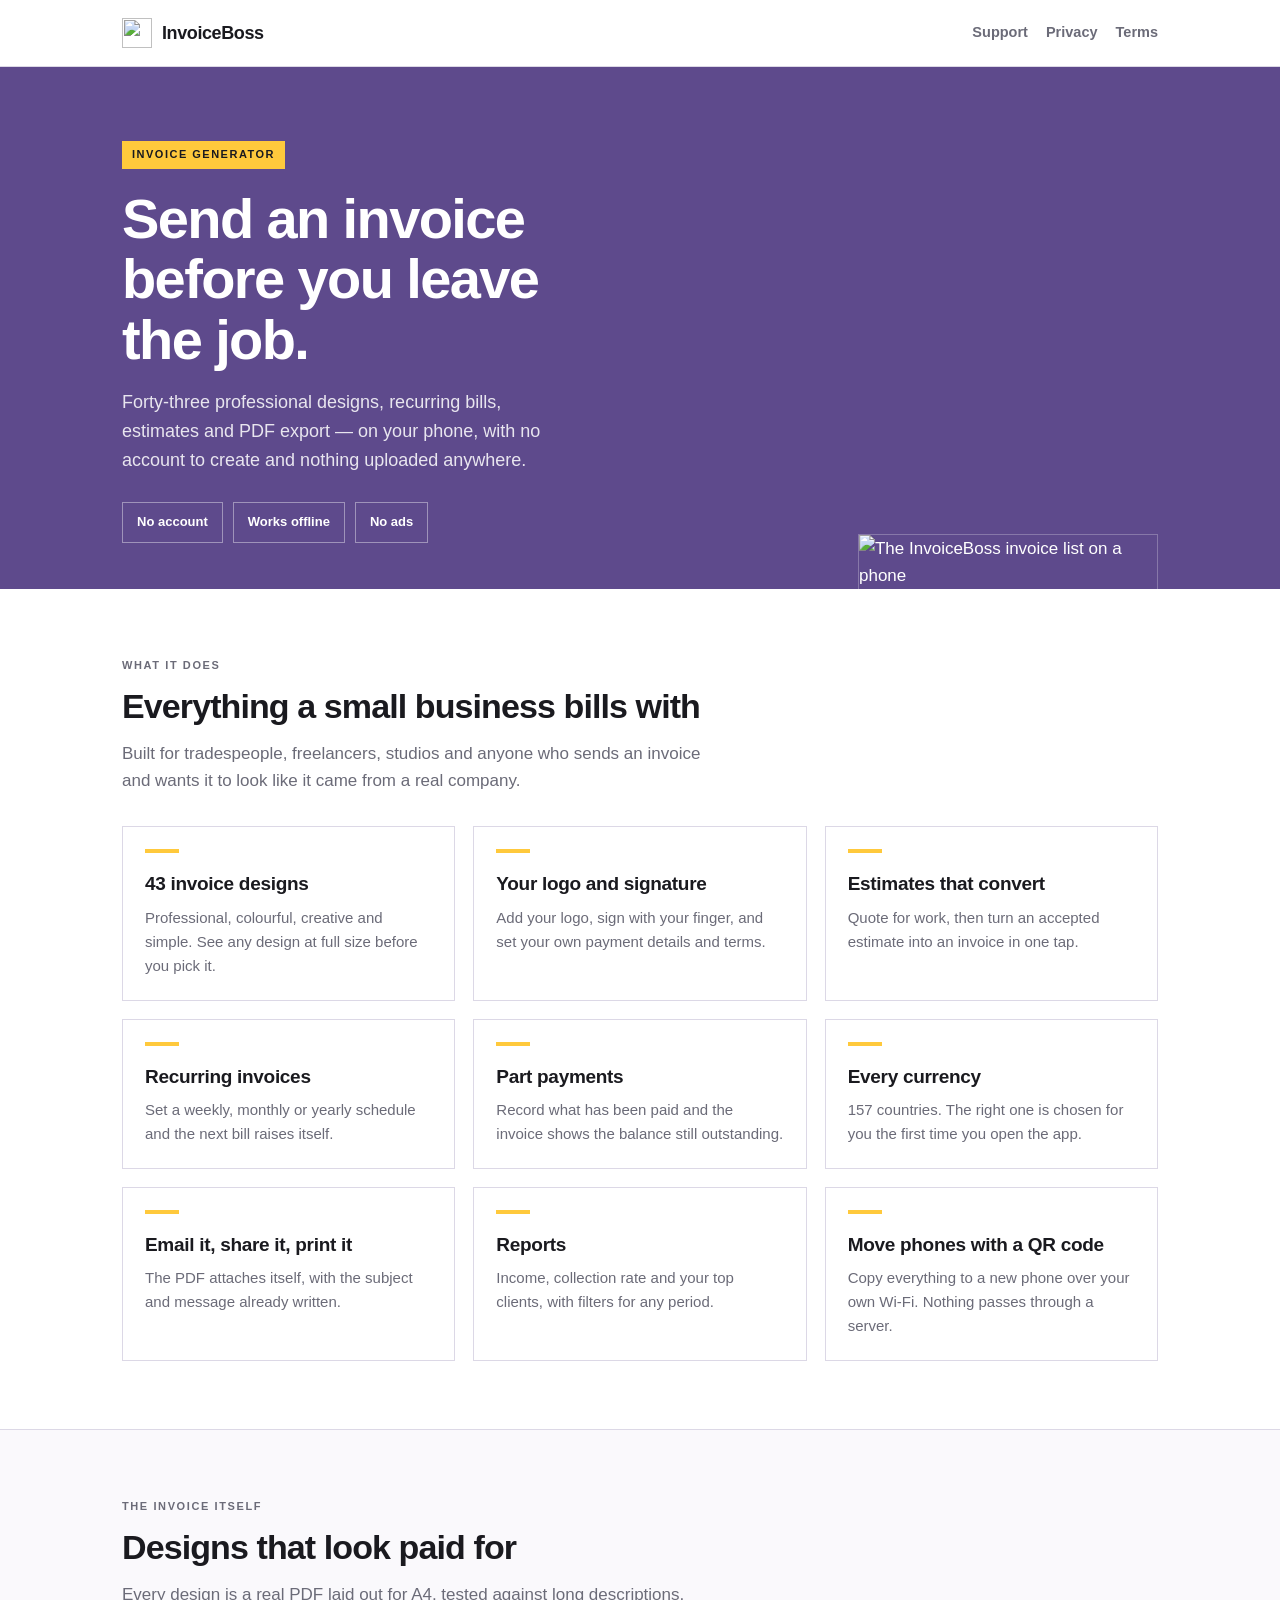
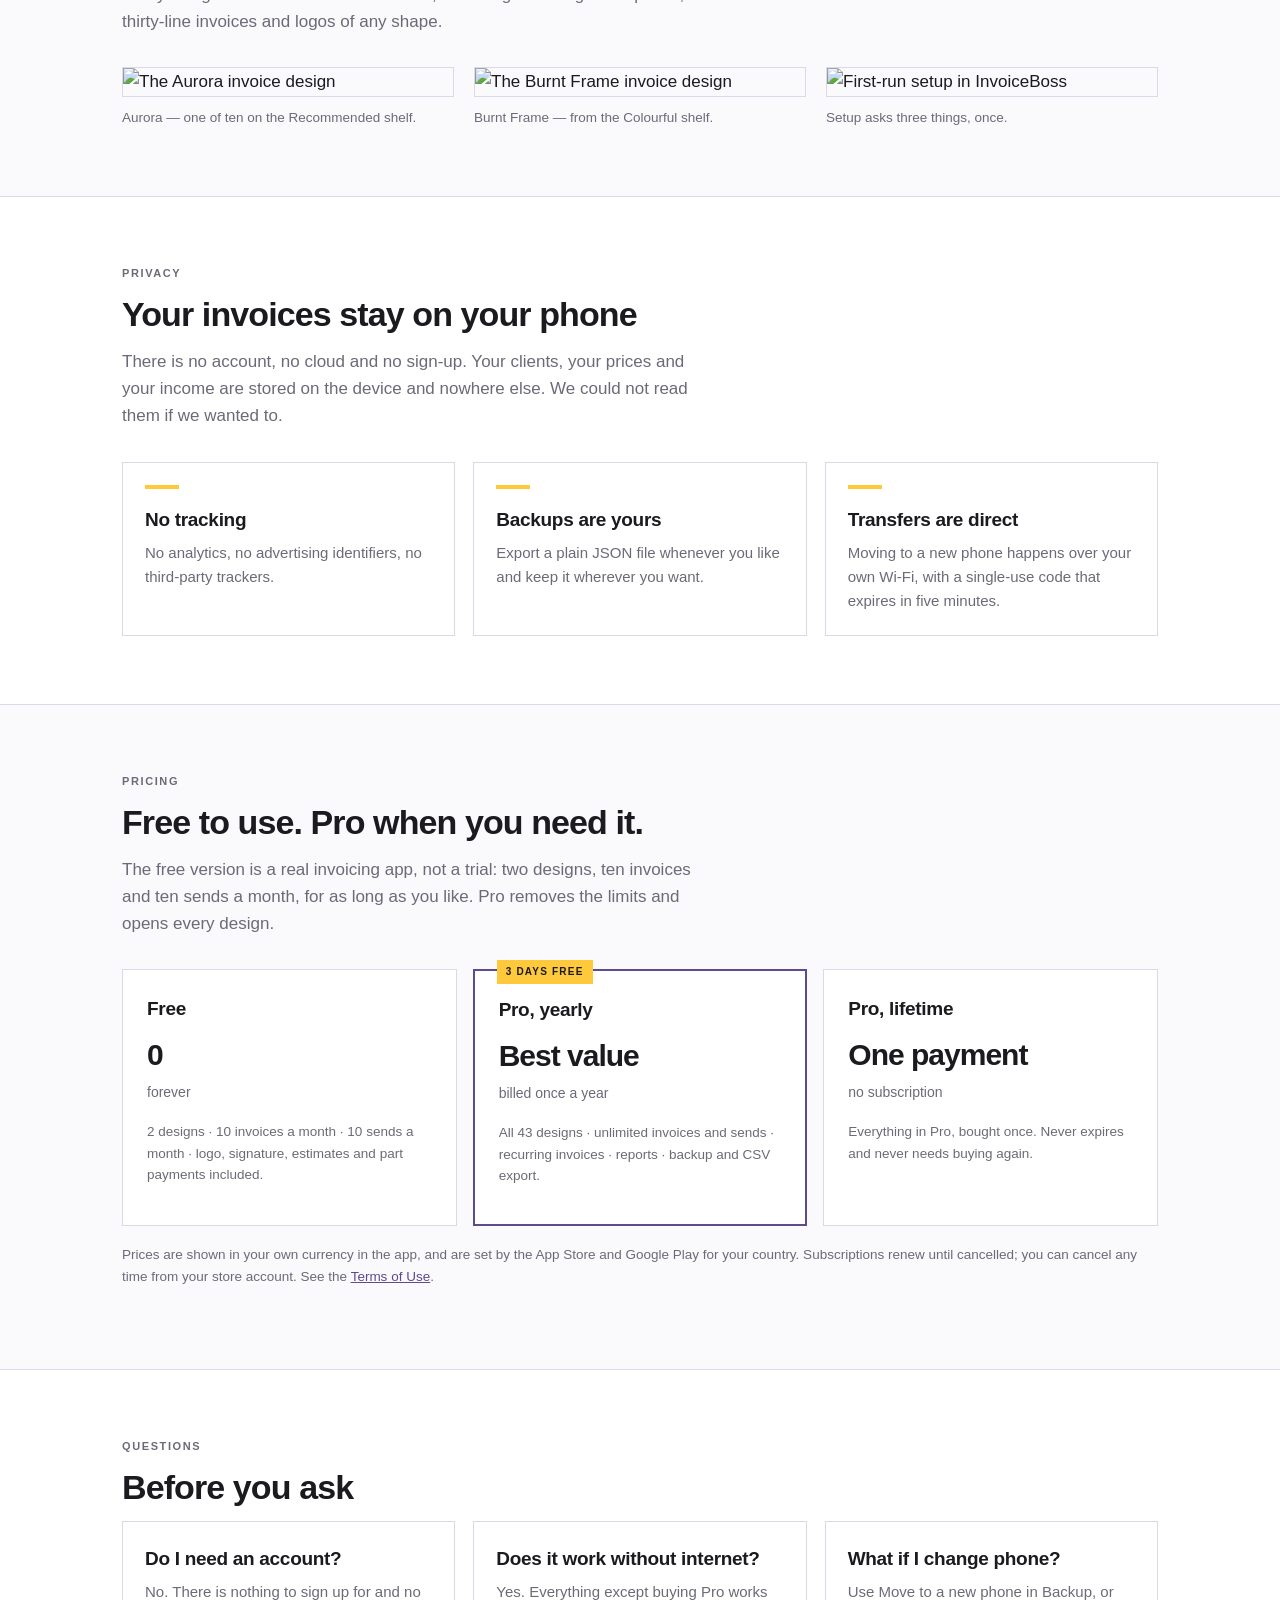
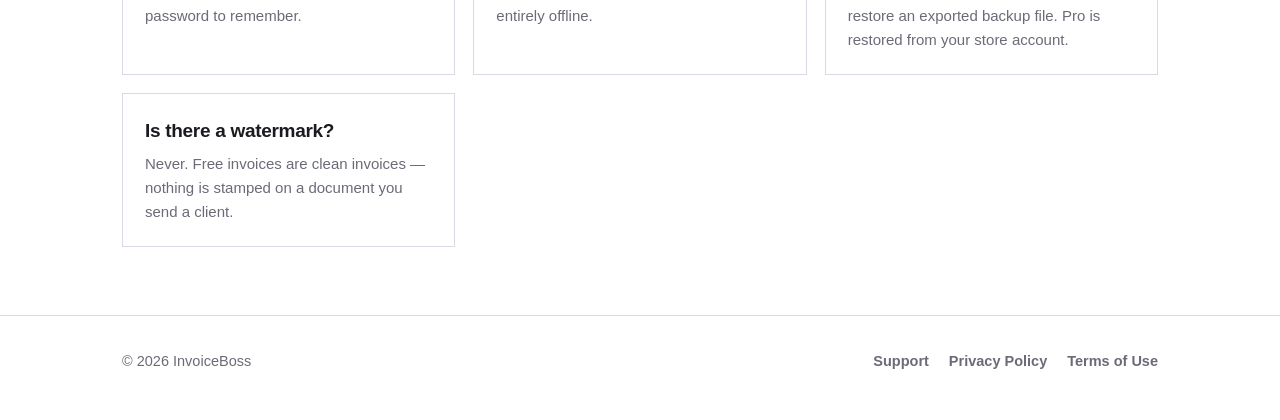
==== index.html @ 0cacfc54 "Add files via upload" ====
<!doctype html>
<html lang="en">
<head>
<meta charset="utf-8">
<meta name="viewport" content="width=device-width, initial-scale=1">
<title>InvoiceBoss — Invoice Generator</title>
<meta name="description" content="Professional invoices from your phone. 43 designs, recurring bills, estimates and PDF export. No account, and your data never leaves your device.">
<link rel="icon" href="img/icon.png">
<link rel="stylesheet" href="style.css">
</head>
<body>

<nav class="nav">
  <div class="wrap">
    <a class="brand" href="index.html"><img src="img/icon.png" alt="">InvoiceBoss</a>
    <a class="link" href="support.html">Support</a>
    <a class="link" href="privacy.html">Privacy</a>
    <a class="link" href="terms.html">Terms</a>
  </div>
</nav>

<header class="hero">
  <div class="wrap hero-grid">
    <div>
      <span class="tag">INVOICE GENERATOR</span>
      <h1>Send an invoice<br>before you leave<br>the job.</h1>
      <p>Forty-three professional designs, recurring bills, estimates and
         PDF export — on your phone, with no account to create and nothing
         uploaded anywhere.</p>
      <div class="badges">
        <span class="badge">No account</span>
        <span class="badge">Works offline</span>
        <span class="badge">No ads</span>
      </div>
    </div>
    <img class="hero-shot" src="img/home.png" alt="The InvoiceBoss invoice list on a phone">
  </div>
</header>

<section>
  <div class="wrap">
    <p class="eyebrow">WHAT IT DOES</p>
    <h2>Everything a small business bills with</h2>
    <p class="lede">Built for tradespeople, freelancers, studios and anyone
       who sends an invoice and wants it to look like it came from a real
       company.</p>

    <div class="grid">
      <div class="card">
        <div class="mark"></div>
        <h3>43 invoice designs</h3>
        <p>Professional, colourful, creative and simple. See any design at
           full size before you pick it.</p>
      </div>
      <div class="card">
        <div class="mark"></div>
        <h3>Your logo and signature</h3>
        <p>Add your logo, sign with your finger, and set your own payment
           details and terms.</p>
      </div>
      <div class="card">
        <div class="mark"></div>
        <h3>Estimates that convert</h3>
        <p>Quote for work, then turn an accepted estimate into an invoice in
           one tap.</p>
      </div>
      <div class="card">
        <div class="mark"></div>
        <h3>Recurring invoices</h3>
        <p>Set a weekly, monthly or yearly schedule and the next bill raises
           itself.</p>
      </div>
      <div class="card">
        <div class="mark"></div>
        <h3>Part payments</h3>
        <p>Record what has been paid and the invoice shows the balance still
           outstanding.</p>
      </div>
      <div class="card">
        <div class="mark"></div>
        <h3>Every currency</h3>
        <p>157 countries. The right one is chosen for you the first time you
           open the app.</p>
      </div>
      <div class="card">
        <div class="mark"></div>
        <h3>Email it, share it, print it</h3>
        <p>The PDF attaches itself, with the subject and message already
           written.</p>
      </div>
      <div class="card">
        <div class="mark"></div>
        <h3>Reports</h3>
        <p>Income, collection rate and your top clients, with filters for any
           period.</p>
      </div>
      <div class="card">
        <div class="mark"></div>
        <h3>Move phones with a QR code</h3>
        <p>Copy everything to a new phone over your own Wi-Fi. Nothing passes
           through a server.</p>
      </div>
    </div>
  </div>
</section>

<section class="alt">
  <div class="wrap">
    <p class="eyebrow">THE INVOICE ITSELF</p>
    <h2>Designs that look paid for</h2>
    <p class="lede">Every design is a real PDF laid out for A4, tested against
       long descriptions, thirty-line invoices and logos of any shape.</p>
    <div class="shots">
      <figure>
        <img src="img/template-aurora.png" alt="The Aurora invoice design">
        <figcaption>Aurora — one of ten on the Recommended shelf.</figcaption>
      </figure>
      <figure>
        <img src="img/template-burnt.png" alt="The Burnt Frame invoice design">
        <figcaption>Burnt Frame — from the Colourful shelf.</figcaption>
      </figure>
      <figure>
        <img src="img/setup.png" alt="First-run setup in InvoiceBoss">
        <figcaption>Setup asks three things, once.</figcaption>
      </figure>
    </div>
  </div>
</section>

<section>
  <div class="wrap">
    <p class="eyebrow">PRIVACY</p>
    <h2>Your invoices stay on your phone</h2>
    <p class="lede">There is no account, no cloud and no sign-up. Your
       clients, your prices and your income are stored on the device and
       nowhere else. We could not read them if we wanted to.</p>
    <div class="grid">
      <div class="card">
        <div class="mark"></div>
        <h3>No tracking</h3>
        <p>No analytics, no advertising identifiers, no third-party
           trackers.</p>
      </div>
      <div class="card">
        <div class="mark"></div>
        <h3>Backups are yours</h3>
        <p>Export a plain JSON file whenever you like and keep it wherever
           you want.</p>
      </div>
      <div class="card">
        <div class="mark"></div>
        <h3>Transfers are direct</h3>
        <p>Moving to a new phone happens over your own Wi-Fi, with a
           single-use code that expires in five minutes.</p>
      </div>
    </div>
  </div>
</section>

<section class="alt">
  <div class="wrap">
    <p class="eyebrow">PRICING</p>
    <h2>Free to use. Pro when you need it.</h2>
    <p class="lede">The free version is a real invoicing app, not a trial:
       two designs, ten invoices and ten sends a month, for as long as you
       like. Pro removes the limits and opens every design.</p>

    <div class="plans">
      <div class="plan">
        <h3>Free</h3>
        <div class="price">0</div>
        <div class="per">forever</div>
        <p class="note">2 designs · 10 invoices a month · 10 sends a month ·
           logo, signature, estimates and part payments included.</p>
      </div>
      <div class="plan best">
        <span class="flag">3 DAYS FREE</span>
        <h3>Pro, yearly</h3>
        <div class="price">Best value</div>
        <div class="per">billed once a year</div>
        <p class="note">All 43 designs · unlimited invoices and sends ·
           recurring invoices · reports · backup and CSV export.</p>
      </div>
      <div class="plan">
        <h3>Pro, lifetime</h3>
        <div class="price">One payment</div>
        <div class="per">no subscription</div>
        <p class="note">Everything in Pro, bought once. Never expires and
           never needs buying again.</p>
      </div>
    </div>
    <p class="note">Prices are shown in your own currency in the app, and are
       set by the App Store and Google Play for your country. Subscriptions
       renew until cancelled; you can cancel any time from your store
       account. See the <a href="terms.html">Terms of Use</a>.</p>
  </div>
</section>

<section>
  <div class="wrap">
    <p class="eyebrow">QUESTIONS</p>
    <h2>Before you ask</h2>
    <div class="grid">
      <div class="card">
        <h3>Do I need an account?</h3>
        <p>No. There is nothing to sign up for and no password to remember.</p>
      </div>
      <div class="card">
        <h3>Does it work without internet?</h3>
        <p>Yes. Everything except buying Pro works entirely offline.</p>
      </div>
      <div class="card">
        <h3>What if I change phone?</h3>
        <p>Use Move to a new phone in Backup, or restore an exported backup
           file. Pro is restored from your store account.</p>
      </div>
      <div class="card">
        <h3>Is there a watermark?</h3>
        <p>Never. Free invoices are clean invoices — nothing is stamped on a
           document you send a client.</p>
      </div>
    </div>
  </div>
</section>

<footer>
  <div class="wrap">
    <span>© <span id="year">2026</span> InvoiceBoss</span>
    <span class="spacer"></span>
    <a href="support.html">Support</a>
    <a href="privacy.html">Privacy Policy</a>
    <a href="terms.html">Terms of Use</a>
  </div>
</footer>

<script>document.getElementById('year').textContent = new Date().getFullYear();</script>
</body>
</html>
---- style.css ----
/* InvoiceBoss — the app's own design language on the web.
   Flat, squared, purple and yellow. No rounded pills, no gradients, no
   third-party requests: the site makes the same promise the app does, so it
   must not phone anywhere either (no font CDN, no analytics, no embeds). */

:root {
  --purple: #5e4a8c;
  --purple-deep: #4a3a70;
  --purple-tint: #efeaf7;
  --yellow: #ffc93c;
  --black: #1a1a1f;
  --grey: #6b6b78;
  --line: #dcd8e6;
  --white: #ffffff;
  --wash: #faf9fc;

  --measure: 62ch;
  --page: 1080px;
}

* { box-sizing: border-box; }

html { -webkit-text-size-adjust: 100%; }

body {
  margin: 0;
  background: var(--white);
  color: var(--black);
  font-family: "Source Sans 3", "Source Sans Pro", -apple-system,
    BlinkMacSystemFont, "Segoe UI", Roboto, "Helvetica Neue", Arial, sans-serif;
  font-size: 17px;
  line-height: 1.6;
  -webkit-font-smoothing: antialiased;
}

img { max-width: 100%; display: block; }

a { color: var(--purple); }
a:hover { color: var(--purple-deep); }

.wrap {
  max-width: var(--page);
  margin: 0 auto;
  padding: 0 22px;
}

/* ------------------------------------------------------------------ nav */

.nav {
  border-bottom: 1px solid var(--line);
  position: sticky;
  top: 0;
  background: var(--white);
  z-index: 10;
}
.nav .wrap {
  display: flex;
  align-items: center;
  gap: 18px;
  height: 66px;
}
.brand {
  display: flex;
  align-items: center;
  gap: 10px;
  font-weight: 800;
  letter-spacing: -0.4px;
  font-size: 18px;
  color: var(--black);
  text-decoration: none;
  margin-right: auto;
}
.brand img { width: 30px; height: 30px; }
.nav a.link {
  color: var(--grey);
  text-decoration: none;
  font-size: 14.5px;
  font-weight: 600;
}
.nav a.link:hover { color: var(--black); }

/* ----------------------------------------------------------------- hero */

.hero {
  background: var(--purple);
  color: var(--white);
  padding: 72px 0 0;
  overflow: hidden;
}
.hero-grid {
  display: grid;
  grid-template-columns: 1.1fr 0.9fr;
  gap: 40px;
  align-items: end;
}
.tag {
  display: inline-block;
  background: var(--yellow);
  color: var(--black);
  font-size: 11px;
  font-weight: 800;
  letter-spacing: 1.5px;
  padding: 5px 10px;
  margin-bottom: 20px;
}
.hero h1 {
  font-size: clamp(34px, 5.4vw, 56px);
  line-height: 1.08;
  letter-spacing: -1.6px;
  margin: 0 0 18px;
  font-weight: 800;
}
.hero p {
  font-size: 18px;
  line-height: 1.6;
  color: rgba(255, 255, 255, 0.86);
  max-width: 46ch;
  margin: 0 0 28px;
}
.hero-shot {
  align-self: end;
  border: 1px solid rgba(255, 255, 255, 0.25);
  border-bottom: 0;
  max-width: 300px;
  margin: 0 0 0 auto;
}
.badges { display: flex; gap: 10px; flex-wrap: wrap; padding-bottom: 46px; }
.badge {
  border: 1px solid rgba(255, 255, 255, 0.4);
  padding: 9px 14px;
  font-size: 13px;
  font-weight: 700;
  color: var(--white);
}

/* -------------------------------------------------------------- section */

section { padding: 68px 0; }
section.alt { background: var(--wash); border-block: 1px solid var(--line); }

.eyebrow {
  font-size: 11px;
  font-weight: 800;
  letter-spacing: 1.6px;
  color: var(--grey);
  margin: 0 0 12px;
}
h2 {
  font-size: clamp(26px, 3.4vw, 34px);
  letter-spacing: -0.9px;
  line-height: 1.15;
  margin: 0 0 14px;
  font-weight: 800;
}
h3 { font-size: 19px; letter-spacing: -0.3px; margin: 0 0 6px; font-weight: 800; }
.lede { color: var(--grey); max-width: var(--measure); margin: 0 0 32px; }

.grid {
  display: grid;
  grid-template-columns: repeat(auto-fit, minmax(250px, 1fr));
  gap: 18px;
}
.card {
  border: 1px solid var(--line);
  background: var(--white);
  padding: 22px;
}
.card p { margin: 0; color: var(--grey); font-size: 15px; }
.card .mark {
  width: 34px;
  height: 4px;
  background: var(--yellow);
  margin-bottom: 16px;
}

.shots { display: grid; grid-template-columns: repeat(auto-fit, minmax(220px, 1fr)); gap: 20px; }
.shots figure { margin: 0; }
.shots img { border: 1px solid var(--line); }
.shots figcaption { font-size: 13.5px; color: var(--grey); margin-top: 10px; }

/* -------------------------------------------------------------- pricing */

.plans { display: grid; grid-template-columns: repeat(auto-fit, minmax(230px, 1fr)); gap: 16px; }
.plan { border: 1px solid var(--line); padding: 24px; background: var(--white); position: relative; }
.plan.best { border: 2px solid var(--purple); }
.plan .flag {
  position: absolute;
  top: -11px;
  left: 22px;
  background: var(--yellow);
  color: var(--black);
  font-size: 10px;
  font-weight: 800;
  letter-spacing: 1.2px;
  padding: 4px 9px;
}
.plan .price { font-size: 30px; font-weight: 800; letter-spacing: -1px; margin: 6px 0 2px; }
.plan .per { color: var(--grey); font-size: 14px; }
.note { font-size: 13.5px; color: var(--grey); margin-top: 18px; }

/* ------------------------------------------------------------- prose */

.prose { max-width: var(--measure); }
.prose h2 { margin-top: 44px; }
.prose h3 { margin-top: 28px; }
.prose p, .prose li { color: #33333c; }
.prose ul { padding-left: 20px; }
.prose li { margin-bottom: 8px; }
.prose strong { font-weight: 700; }
.updated {
  display: inline-block;
  border: 1px solid var(--line);
  padding: 6px 12px;
  font-size: 13px;
  color: var(--grey);
  margin-bottom: 8px;
}
.callout {
  border-left: 3px solid var(--yellow);
  background: var(--purple-tint);
  padding: 16px 18px;
  margin: 26px 0;
}
.callout p { margin: 0; }

/* -------------------------------------------------------------- footer */

footer {
  border-top: 1px solid var(--line);
  padding: 34px 0 46px;
  color: var(--grey);
  font-size: 14.5px;
}
footer .wrap { display: flex; gap: 20px; flex-wrap: wrap; align-items: center; }
footer a { color: var(--grey); text-decoration: none; font-weight: 600; }
footer a:hover { color: var(--black); }
footer .spacer { margin-left: auto; }

/* On a narrow phone the brand and the three links have no room to sit on
   one line — they end up touching. Let the links drop to their own row. */
@media (max-width: 620px) {
  .nav .wrap {
    height: auto;
    flex-wrap: wrap;
    gap: 8px 18px;
    padding-top: 12px;
    padding-bottom: 12px;
  }
  .brand { width: 100%; margin-right: 0; }
  .nav a.link { font-size: 14px; }
}

@media (max-width: 800px) {
  .hero { padding-top: 48px; }
  .hero-grid { grid-template-columns: 1fr; gap: 28px; }
  .hero-shot { margin: 0 auto; max-width: 260px; }
  .badges { padding-bottom: 34px; }
  section { padding: 48px 0; }
}
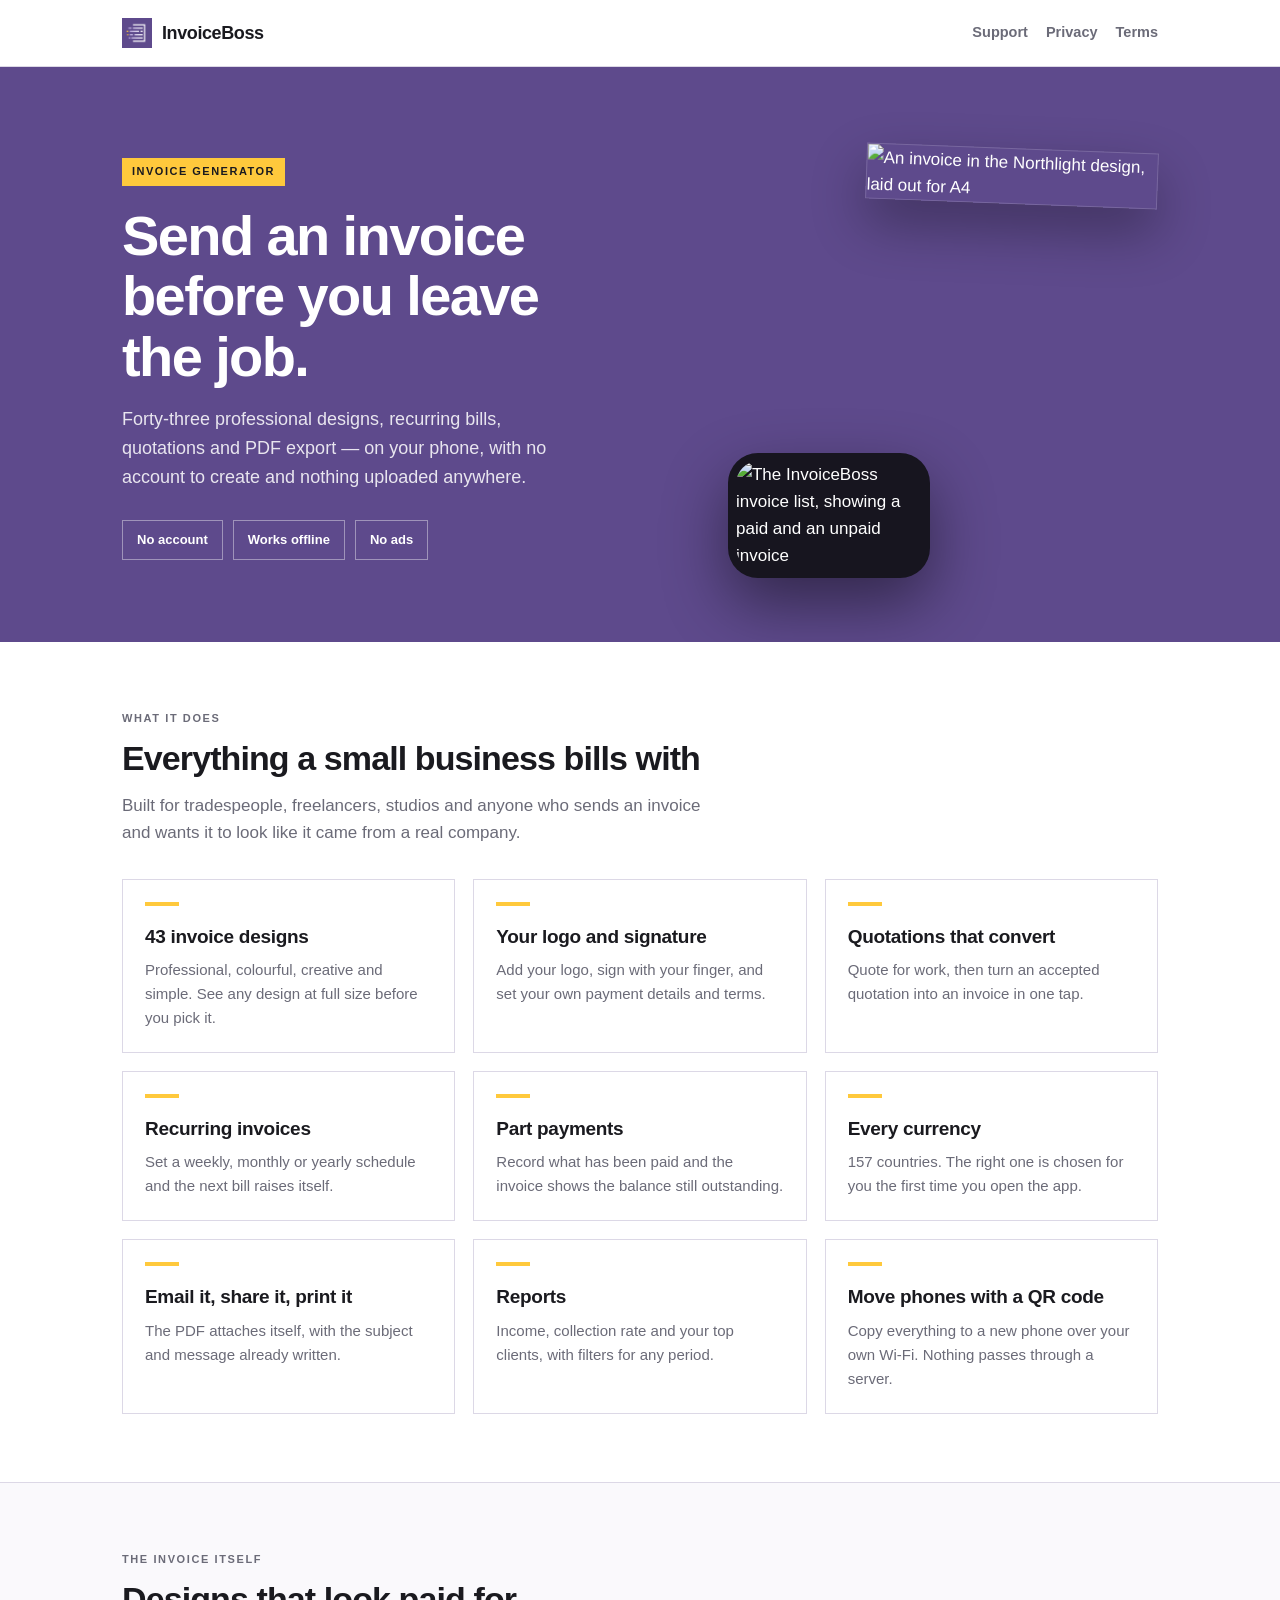
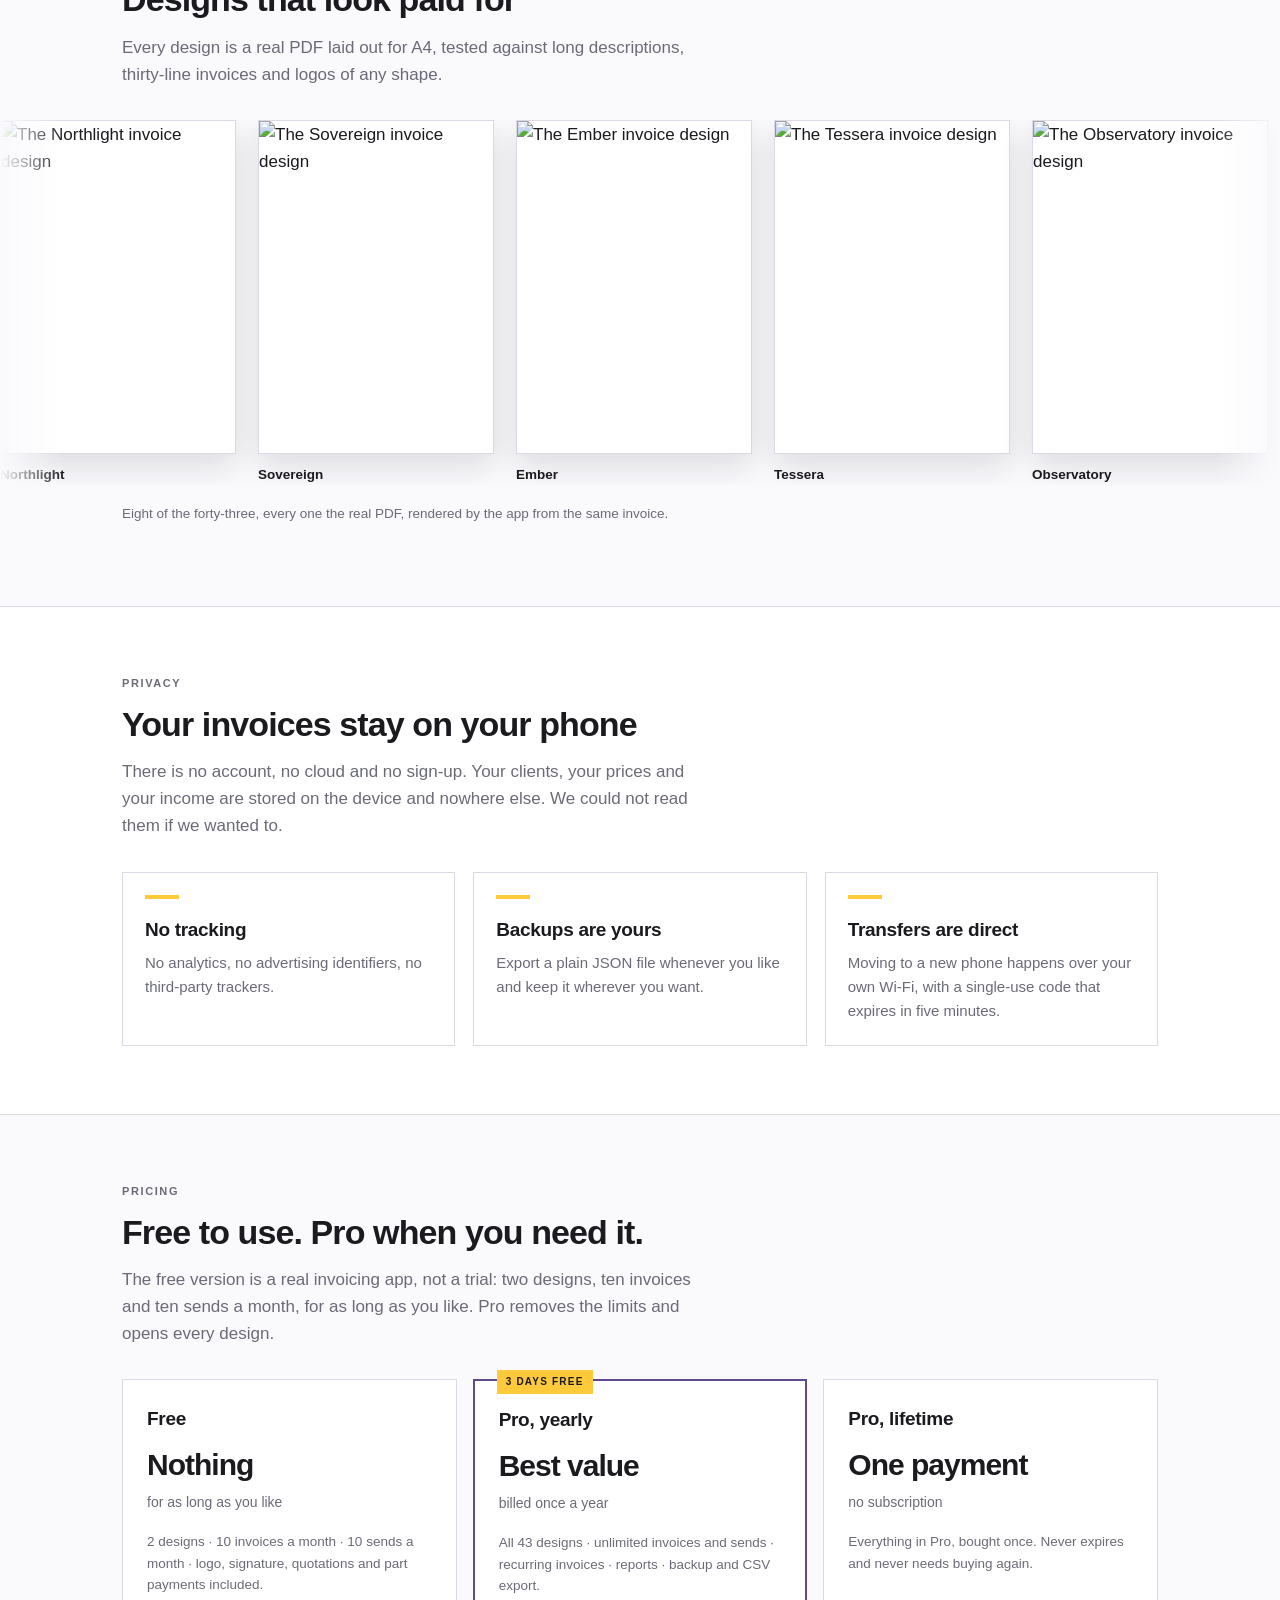
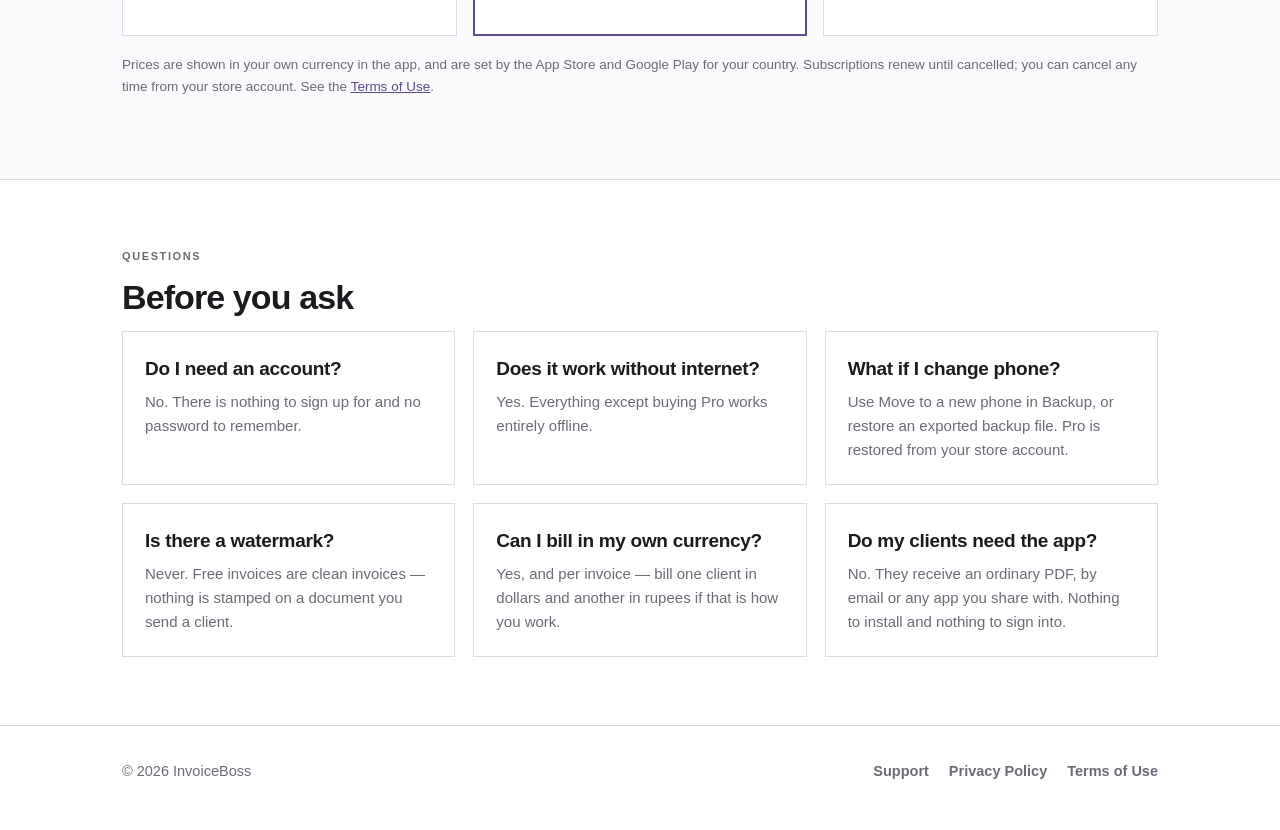
==== commit a0d7f8d5: "Add files via upload" ====
--- a/index.html
+++ b/index.html
@@ -4,7 +4,7 @@
 <meta charset="utf-8">
 <meta name="viewport" content="width=device-width, initial-scale=1">
 <title>InvoiceBoss — Invoice Generator</title>
-<meta name="description" content="Professional invoices from your phone. 43 designs, recurring bills, estimates and PDF export. No account, and your data never leaves your device.">
+<meta name="description" content="Professional invoices from your phone. 43 designs, recurring bills, quotations and PDF export. No account, and your data never leaves your device.">
 <link rel="icon" href="img/icon.png">
 <link rel="stylesheet" href="style.css">
 </head>
@@ -24,7 +24,7 @@
     <div>
       <span class="tag">INVOICE GENERATOR</span>
       <h1>Send an invoice<br>before you leave<br>the job.</h1>
-      <p>Forty-three professional designs, recurring bills, estimates and
+      <p>Forty-three professional designs, recurring bills, quotations and
          PDF export — on your phone, with no account to create and nothing
          uploaded anywhere.</p>
       <div class="badges">
@@ -33,7 +33,17 @@
         <span class="badge">No ads</span>
       </div>
     </div>
-    <img class="hero-shot" src="img/home.png" alt="The InvoiceBoss invoice list on a phone">
+
+    <!-- The app and what comes out of it. A screenshot on its own reads as a
+         screenshot; the invoice behind it is the thing being sold. -->
+    <div class="hero-stage">
+      <img class="hero-paper" src="img/design-northlight.png"
+           alt="An invoice in the Northlight design, laid out for A4">
+      <div class="phone">
+        <img src="img/app-invoices.png"
+             alt="The InvoiceBoss invoice list, showing a paid and an unpaid invoice">
+      </div>
+    </div>
   </div>
 </header>
 
@@ -60,8 +70,8 @@
       </div>
       <div class="card">
         <div class="mark"></div>
-        <h3>Estimates that convert</h3>
-        <p>Quote for work, then turn an accepted estimate into an invoice in
+        <h3>Quotations that convert</h3>
+        <p>Quote for work, then turn an accepted quotation into an invoice in
            one tap.</p>
       </div>
       <div class="card">
@@ -110,20 +120,77 @@
     <h2>Designs that look paid for</h2>
     <p class="lede">Every design is a real PDF laid out for A4, tested against
        long descriptions, thirty-line invoices and logos of any shape.</p>
-    <div class="shots">
-      <figure>
-        <img src="img/template-aurora.png" alt="The Aurora invoice design">
-        <figcaption>Aurora — one of ten on the Recommended shelf.</figcaption>
-      </figure>
-      <figure>
-        <img src="img/template-burnt.png" alt="The Burnt Frame invoice design">
-        <figcaption>Burnt Frame — from the Colourful shelf.</figcaption>
-      </figure>
-      <figure>
-        <img src="img/setup.png" alt="First-run setup in InvoiceBoss">
-        <figcaption>Setup asks three things, once.</figcaption>
-      </figure>
-    </div>
+  </div>
+
+  <!-- The designs run past continuously, right to left. The list is written
+       twice: the animation travels exactly one copy's width and restarts, so
+       the seam never shows. Hovering stops it, and a reader who has asked for
+       reduced motion gets a strip they can scroll by hand instead. -->
+  <div class="reel">
+    <div class="reel-track">
+      <figure>
+        <img src="img/design-northlight.png" alt="The Northlight invoice design">
+        <figcaption><b>Northlight</b></figcaption>
+      </figure>
+      <figure>
+        <img src="img/design-sovereign.png" alt="The Sovereign invoice design">
+        <figcaption><b>Sovereign</b></figcaption>
+      </figure>
+      <figure>
+        <img src="img/design-ember.png" alt="The Ember invoice design">
+        <figcaption><b>Ember</b></figcaption>
+      </figure>
+      <figure>
+        <img src="img/design-tessera.png" alt="The Tessera invoice design">
+        <figcaption><b>Tessera</b></figcaption>
+      </figure>
+      <figure>
+        <img src="img/design-observatory.png" alt="The Observatory invoice design">
+        <figcaption><b>Observatory</b></figcaption>
+      </figure>
+      <figure>
+        <img src="img/design-tidewater.png" alt="The Tidewater invoice design">
+        <figcaption><b>Tidewater</b></figcaption>
+      </figure>
+      <figure>
+        <img src="img/design-regent.png" alt="The Regent invoice design">
+        <figcaption><b>Regent</b></figcaption>
+      </figure>
+      <figure>
+        <img src="img/design-archway.png" alt="The Archway invoice design">
+        <figcaption><b>Archway</b></figcaption>
+      </figure>
+
+      <figure aria-hidden="true">
+        <img src="img/design-northlight.png" alt=""><figcaption><b>Northlight</b></figcaption>
+      </figure>
+      <figure aria-hidden="true">
+        <img src="img/design-sovereign.png" alt=""><figcaption><b>Sovereign</b></figcaption>
+      </figure>
+      <figure aria-hidden="true">
+        <img src="img/design-ember.png" alt=""><figcaption><b>Ember</b></figcaption>
+      </figure>
+      <figure aria-hidden="true">
+        <img src="img/design-tessera.png" alt=""><figcaption><b>Tessera</b></figcaption>
+      </figure>
+      <figure aria-hidden="true">
+        <img src="img/design-observatory.png" alt=""><figcaption><b>Observatory</b></figcaption>
+      </figure>
+      <figure aria-hidden="true">
+        <img src="img/design-tidewater.png" alt=""><figcaption><b>Tidewater</b></figcaption>
+      </figure>
+      <figure aria-hidden="true">
+        <img src="img/design-regent.png" alt=""><figcaption><b>Regent</b></figcaption>
+      </figure>
+      <figure aria-hidden="true">
+        <img src="img/design-archway.png" alt=""><figcaption><b>Archway</b></figcaption>
+      </figure>
+    </div>
+  </div>
+
+  <div class="wrap">
+    <p class="note">Eight of the forty-three, every one the real PDF, rendered
+       by the app from the same invoice.</p>
   </div>
 </section>
 
@@ -168,10 +235,10 @@
     <div class="plans">
       <div class="plan">
         <h3>Free</h3>
-        <div class="price">0</div>
-        <div class="per">forever</div>
+        <div class="price">Nothing</div>
+        <div class="per">for as long as you like</div>
         <p class="note">2 designs · 10 invoices a month · 10 sends a month ·
-           logo, signature, estimates and part payments included.</p>
+           logo, signature, quotations and part payments included.</p>
       </div>
       <div class="plan best">
         <span class="flag">3 DAYS FREE</span>
@@ -219,6 +286,16 @@
         <p>Never. Free invoices are clean invoices — nothing is stamped on a
            document you send a client.</p>
       </div>
+      <div class="card">
+        <h3>Can I bill in my own currency?</h3>
+        <p>Yes, and per invoice — bill one client in dollars and another in
+           rupees if that is how you work.</p>
+      </div>
+      <div class="card">
+        <h3>Do my clients need the app?</h3>
+        <p>No. They receive an ordinary PDF, by email or any app you share
+           with. Nothing to install and nothing to sign into.</p>
+      </div>
     </div>
   </div>
 </section>
--- a/style.css
+++ b/style.css
@@ -84,14 +84,14 @@
 .hero {
   background: var(--purple);
   color: var(--white);
-  padding: 72px 0 0;
+  padding: 72px 0 64px;
   overflow: hidden;
 }
 .hero-grid {
   display: grid;
   grid-template-columns: 1.1fr 0.9fr;
   gap: 40px;
-  align-items: end;
+  align-items: center;
 }
 .tag {
   display: inline-block;
@@ -117,14 +117,45 @@
   max-width: 46ch;
   margin: 0 0 28px;
 }
-.hero-shot {
-  align-self: end;
-  border: 1px solid rgba(255, 255, 255, 0.25);
-  border-bottom: 0;
-  max-width: 300px;
-  margin: 0 0 0 auto;
-}
-.badges { display: flex; gap: 10px; flex-wrap: wrap; padding-bottom: 46px; }
+/* The app over the invoice it produces. The phone is drawn here rather than
+   baked into the image, so the screenshot stays a clean asset and the bezel
+   can be tuned without re-exporting anything.
+   Both pieces sit whole inside the stage: cropped at the section edge they
+   read as a broken image rather than a composition, which is exactly how the
+   first attempt looked on the page. */
+.hero-stage {
+  position: relative;
+  align-self: center;
+  margin-left: auto;
+  width: 100%;
+  max-width: 430px;
+  aspect-ratio: 1 / 1.02;
+}
+.hero-paper {
+  position: absolute;
+  right: 0;
+  top: 2%;
+  width: 68%;
+  transform: rotate(2.2deg);
+  border: 1px solid rgba(255, 255, 255, 0.16);
+  box-shadow: 0 24px 54px rgba(0, 0, 0, 0.32);
+}
+.phone {
+  position: absolute;
+  left: 0;
+  bottom: 0;
+  width: 47%;
+  background: #17151f;
+  border-radius: 30px;
+  padding: 8px;
+  box-shadow: 0 26px 64px rgba(0, 0, 0, 0.46);
+}
+.phone img {
+  border-radius: 23px;
+  display: block;
+  width: 100%;
+}
+.badges { display: flex; gap: 10px; flex-wrap: wrap; }
 .badge {
   border: 1px solid rgba(255, 255, 255, 0.4);
   padding: 9px 14px;
@@ -173,10 +204,53 @@
   margin-bottom: 16px;
 }
 
-.shots { display: grid; grid-template-columns: repeat(auto-fit, minmax(220px, 1fr)); gap: 20px; }
-.shots figure { margin: 0; }
-.shots img { border: 1px solid var(--line); }
-.shots figcaption { font-size: 13.5px; color: var(--grey); margin-top: 10px; }
+/* The designs, running past right to left.
+   Every slide is an A4 page, so the strip keeps one shape — it used to mix two
+   invoices with a phone screenshot, which is a different aspect ratio and left
+   the row ragged. Spacing is margin, not gap: the track is the list twice over
+   and the animation travels exactly half of it, which only lands seamlessly
+   when the space after the last slide is part of that half. */
+.reel {
+  overflow: hidden;
+  margin-top: 30px;
+  -webkit-mask-image: linear-gradient(90deg, transparent, #000 5%, #000 95%, transparent);
+  mask-image: linear-gradient(90deg, transparent, #000 5%, #000 95%, transparent);
+}
+.reel-track {
+  display: flex;
+  width: max-content;
+  animation: reel 70s linear infinite;
+}
+.reel:hover .reel-track,
+.reel:focus-within .reel-track { animation-play-state: paused; }
+.reel figure {
+  margin: 0 22px 0 0;
+  width: 236px;
+  flex: 0 0 auto;
+}
+.reel img {
+  width: 236px;
+  aspect-ratio: 1 / 1.414;
+  object-fit: cover;
+  object-position: top;
+  border: 1px solid var(--line);
+  background: var(--white);
+  box-shadow: 0 12px 30px rgba(26, 26, 31, 0.13);
+}
+.reel figcaption { font-size: 13.5px; color: var(--grey); margin-top: 10px; }
+.reel figcaption b { color: var(--black); font-weight: 600; }
+
+@keyframes reel {
+  from { transform: translateX(0); }
+  to { transform: translateX(-50%); }
+}
+
+/* Motion is a preference, not a given. Without the animation the strip is
+   still readable — it just scrolls by hand. */
+@media (prefers-reduced-motion: reduce) {
+  .reel { overflow-x: auto; }
+  .reel-track { animation: none; }
+}
 
 /* -------------------------------------------------------------- pricing */
 
@@ -253,7 +327,6 @@
 @media (max-width: 800px) {
   .hero { padding-top: 48px; }
   .hero-grid { grid-template-columns: 1fr; gap: 28px; }
-  .hero-shot { margin: 0 auto; max-width: 260px; }
-  .badges { padding-bottom: 34px; }
+  .hero-stage { margin: 0 auto; max-width: 380px; min-height: 360px; }
   section { padding: 48px 0; }
 }
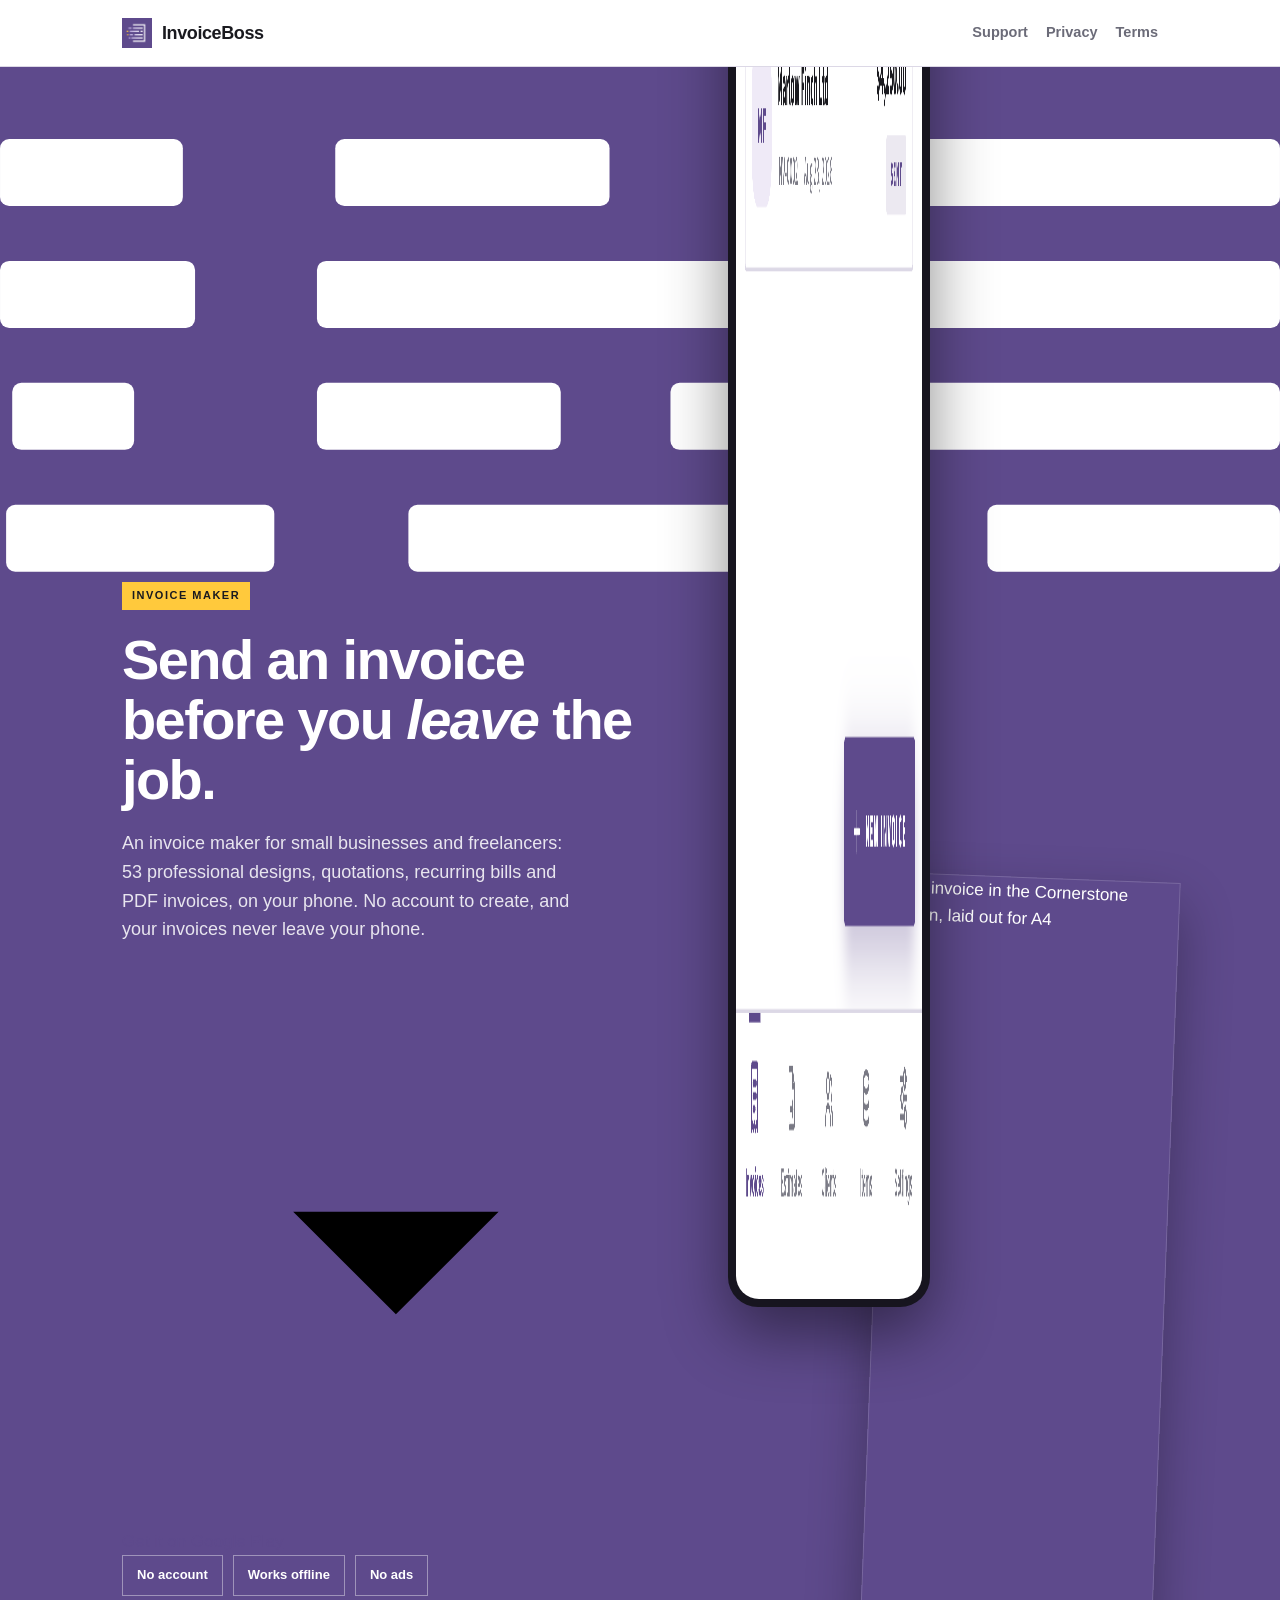
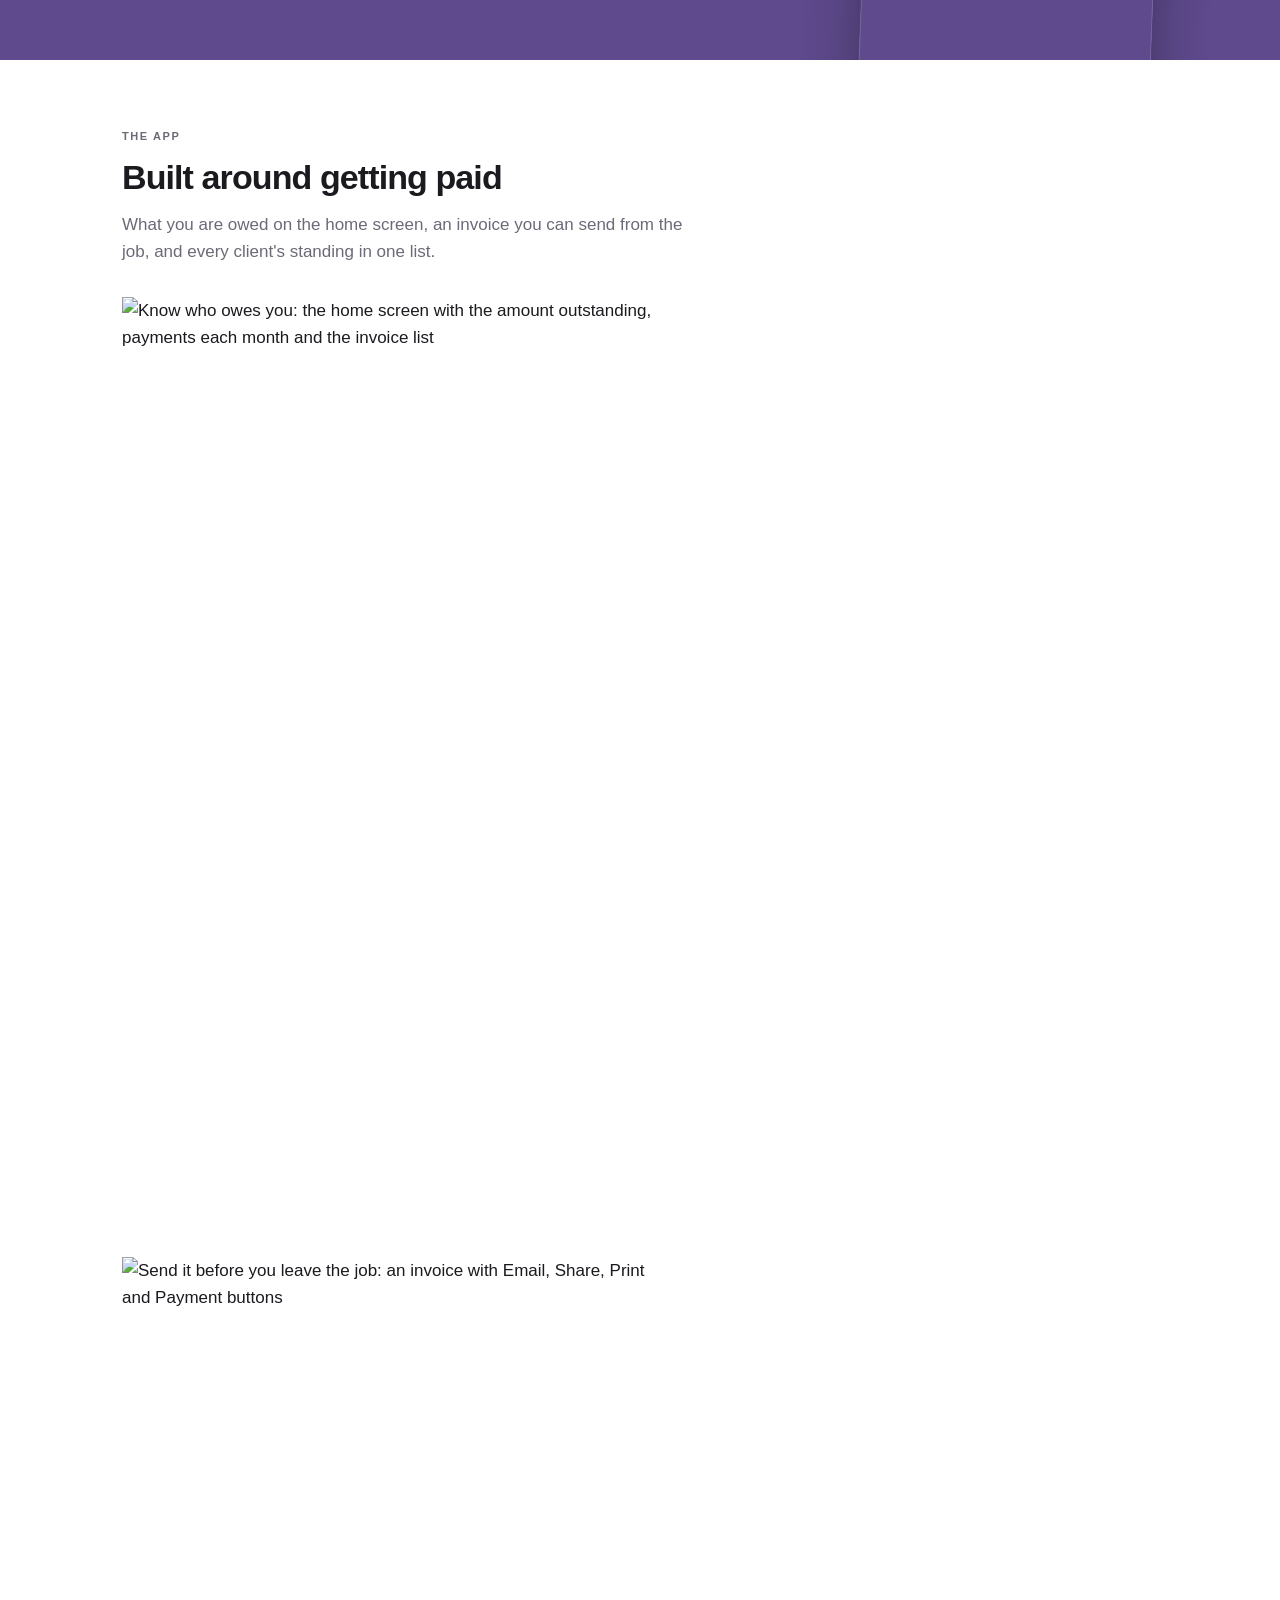
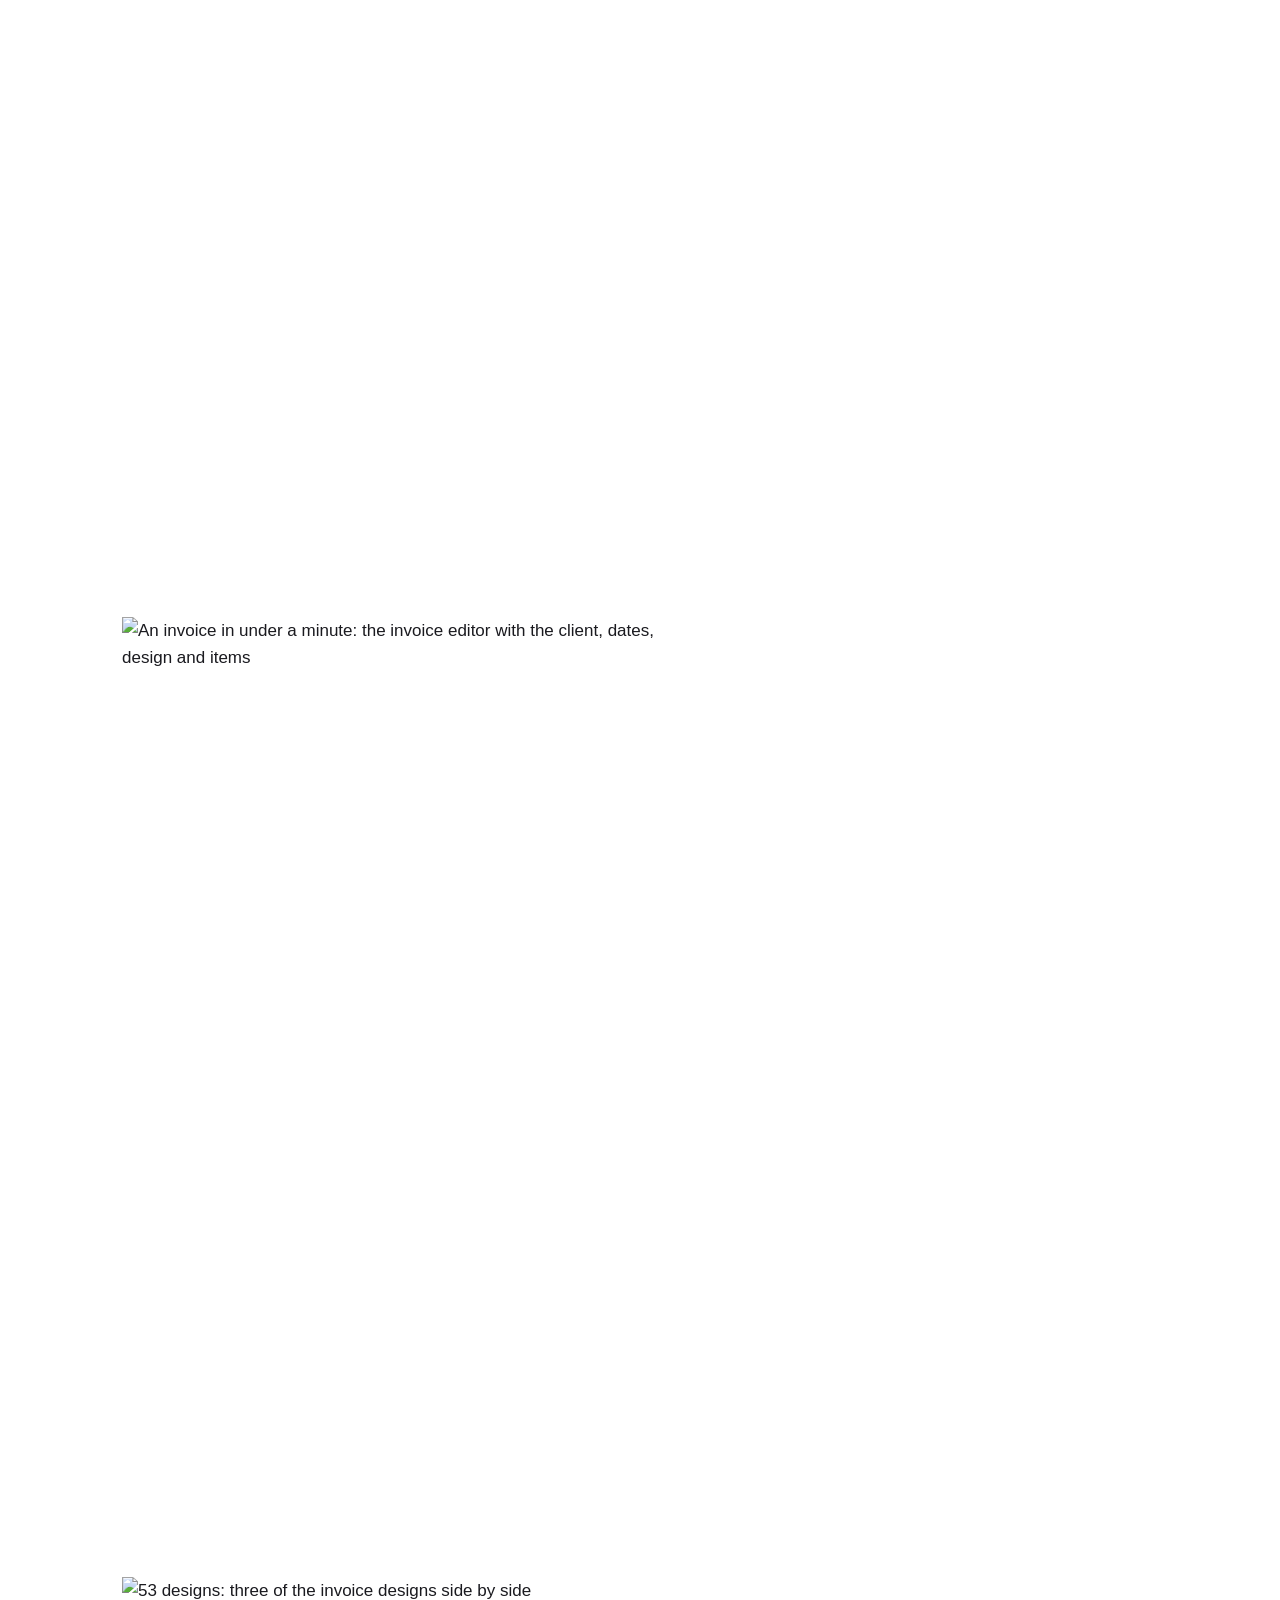
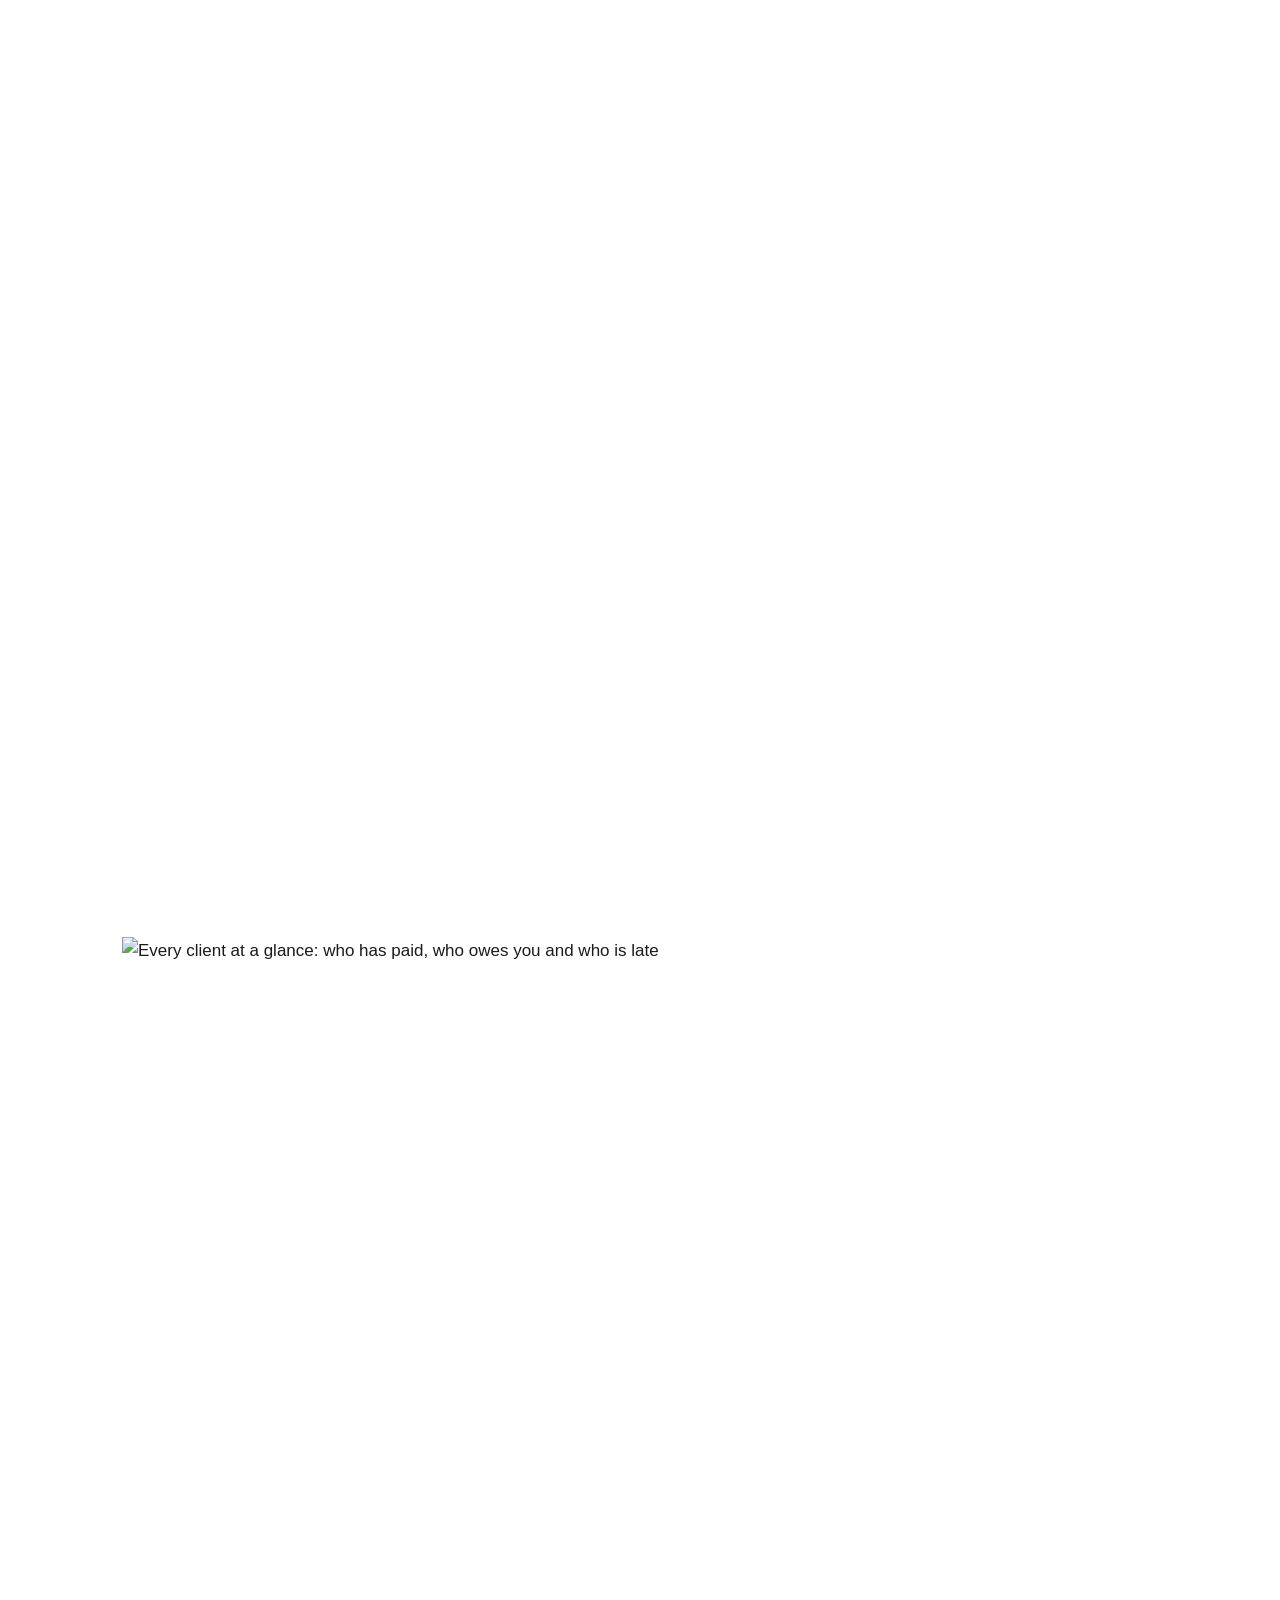
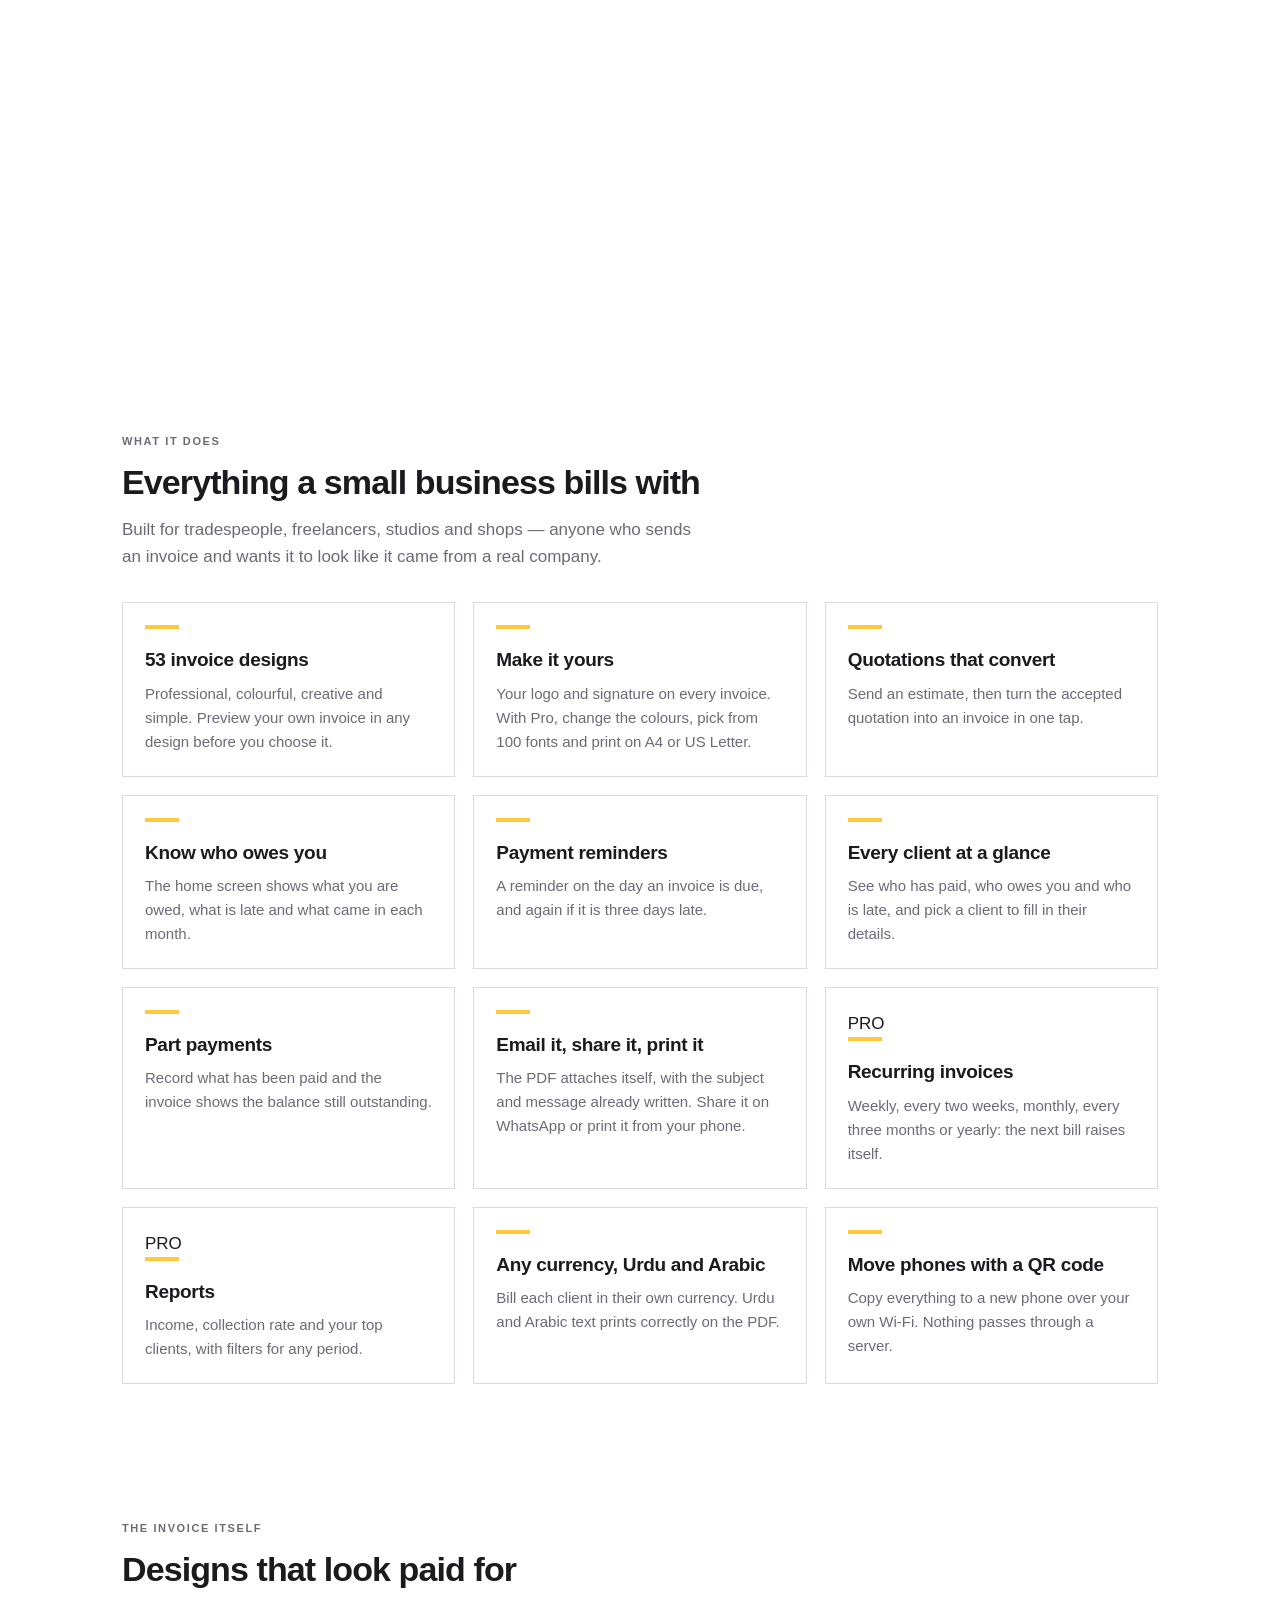
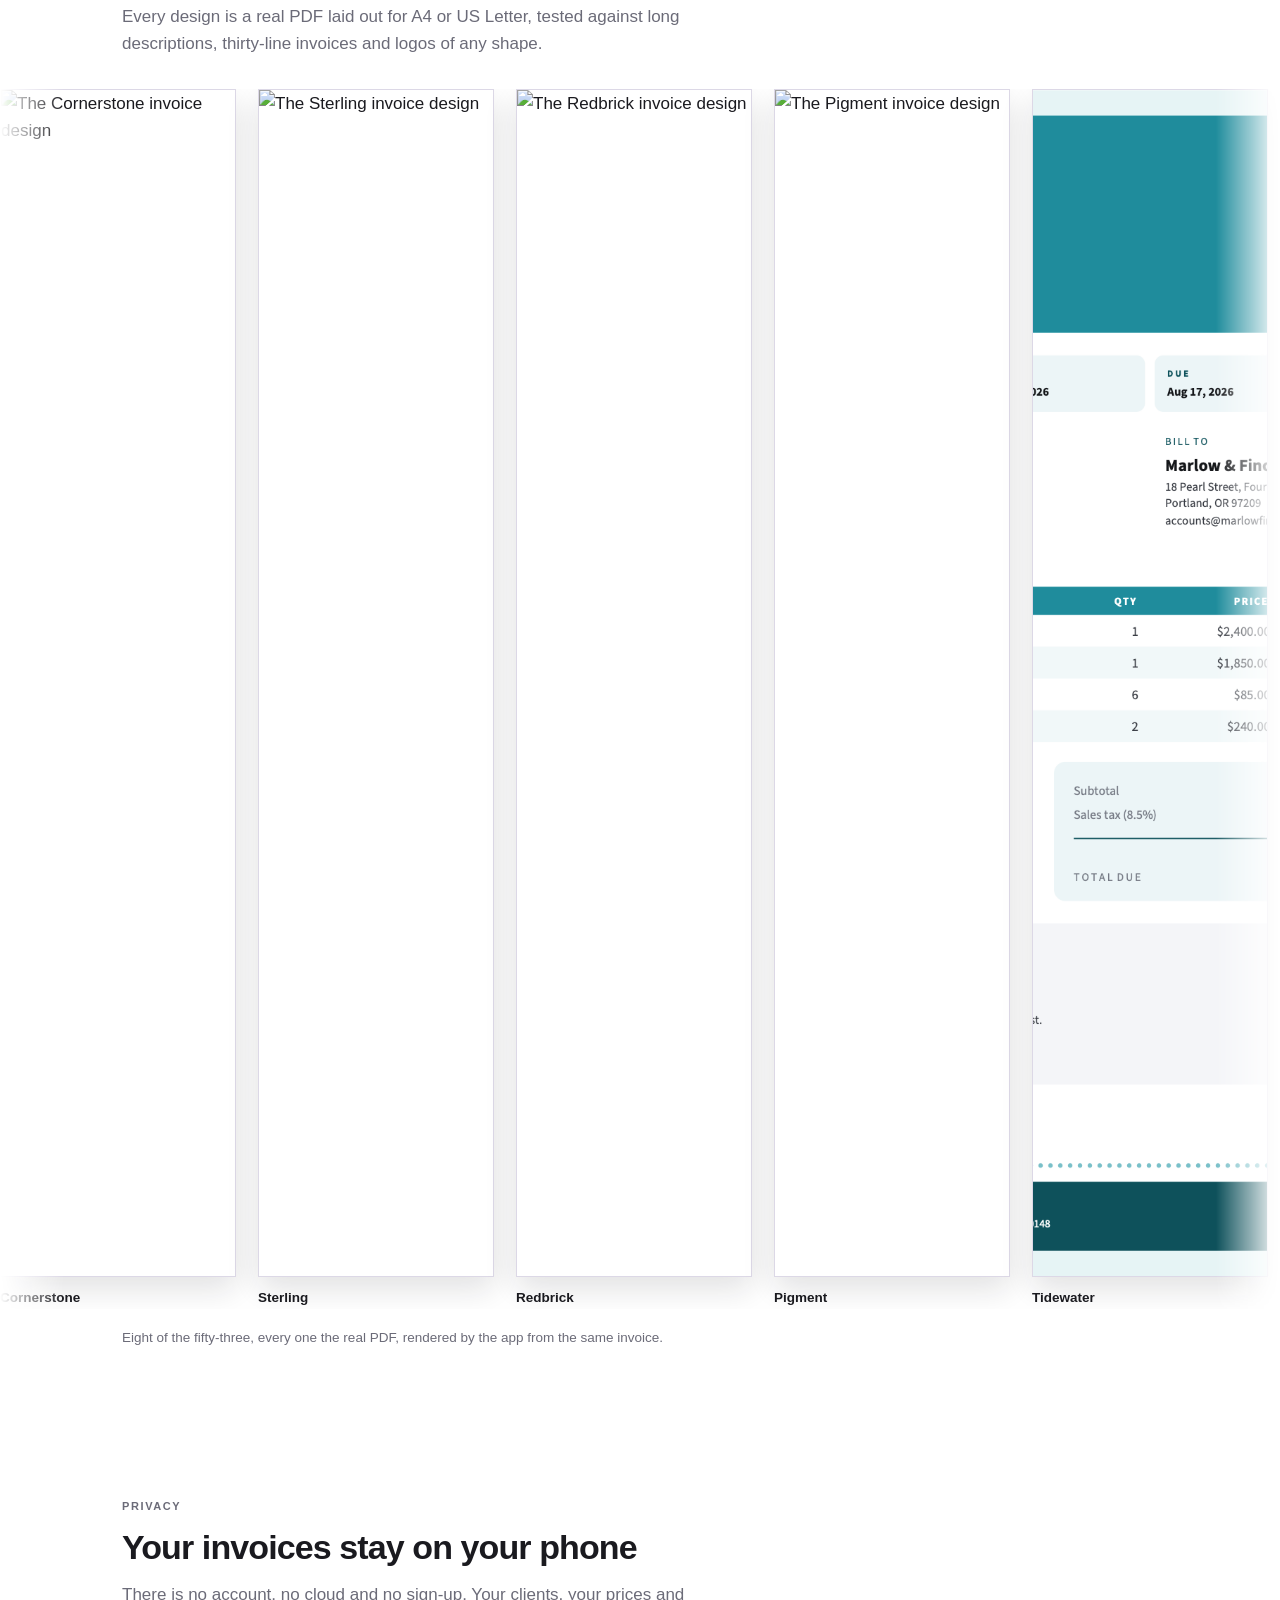
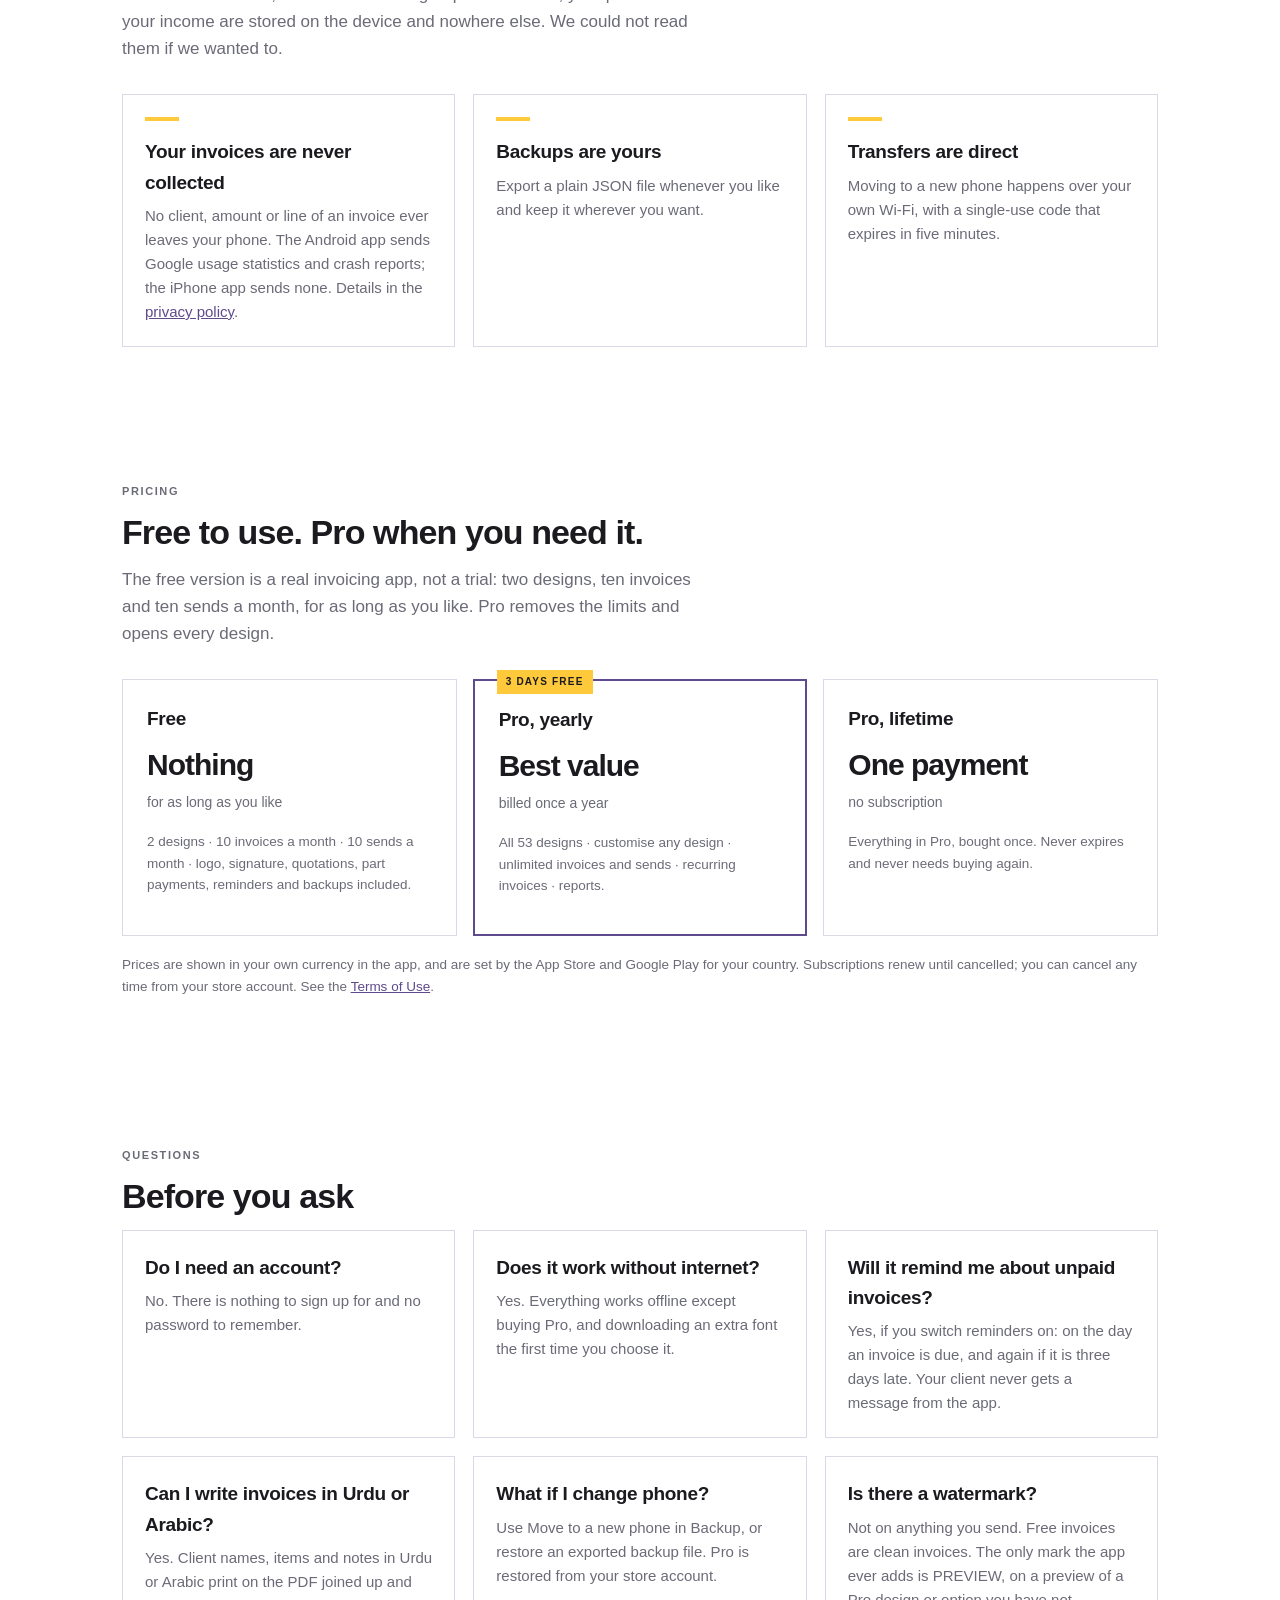
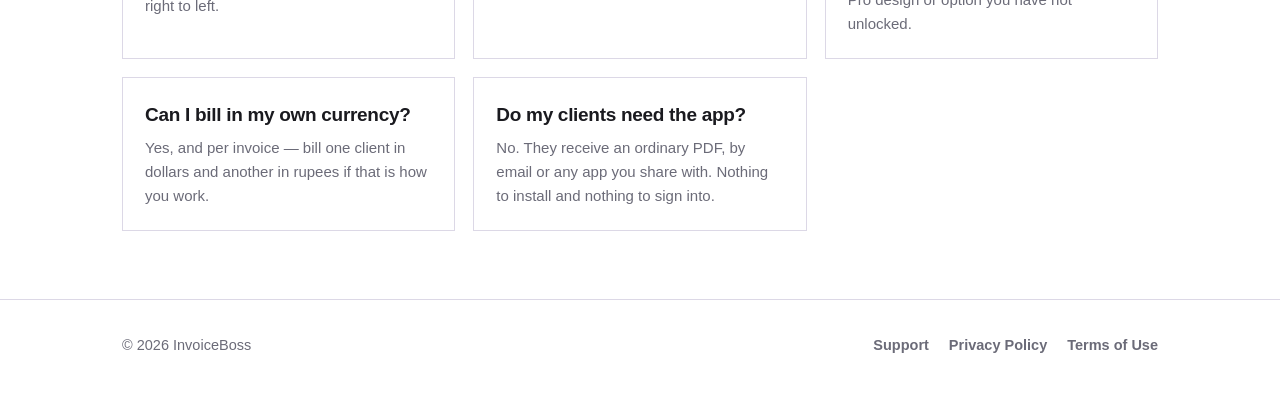
==== commit 1f9679fb: "Add files via upload" ====
--- a/index.html
+++ b/index.html
@@ -3,9 +3,40 @@
 <head>
 <meta charset="utf-8">
 <meta name="viewport" content="width=device-width, initial-scale=1">
-<title>InvoiceBoss — Invoice Generator</title>
-<meta name="description" content="Professional invoices from your phone. 43 designs, recurring bills, quotations and PDF export. No account, and your data never leaves your device.">
+<title>InvoiceBoss: Invoice Maker &amp; Estimate App for Small Business</title>
+<meta name="description" content="Invoice maker and estimate app for small businesses. Create professional PDF invoices and quotations on your phone, in 53 designs. No account needed.">
+<link rel="canonical" href="https://bytedroid1.github.io/invoiceboss/">
+<meta name="theme-color" content="#3a2d5c">
+
+<meta property="og:type" content="website">
+<meta property="og:site_name" content="InvoiceBoss">
+<meta property="og:title" content="InvoiceBoss: Invoice Maker &amp; Estimate App">
+<meta property="og:description" content="Create professional PDF invoices and quotations on your phone, in 53 designs. No account needed.">
+<meta property="og:url" content="https://bytedroid1.github.io/invoiceboss/">
+<meta property="og:image" content="https://bytedroid1.github.io/invoiceboss/img/og-image.jpg">
+<meta property="og:image:width" content="1024">
+<meta property="og:image:height" content="500">
+<meta property="og:image:alt" content="InvoiceBoss on a phone beside a printed invoice">
+<meta name="twitter:card" content="summary_large_image">
+
+<script type="application/ld+json">
+{
+  "@context": "https://schema.org",
+  "@type": "SoftwareApplication",
+  "name": "InvoiceBoss",
+  "alternateName": "InvoiceBoss: Invoice Maker",
+  "applicationCategory": "BusinessApplication",
+  "operatingSystem": "Android",
+  "description": "Invoice maker and estimate app for small businesses and freelancers. Create professional PDF invoices and quotations on your phone, choose from 53 designs, and see who owes you. No account needed.",
+  "url": "https://bytedroid1.github.io/invoiceboss/",
+  "downloadUrl": "https://play.google.com/store/apps/details?id=com.bytedroid.invoiceboss",
+  "image": "https://bytedroid1.github.io/invoiceboss/img/og-image.jpg",
+  "offers": { "@type": "Offer", "price": "0", "priceCurrency": "USD" }
+}
+</script>
+
 <link rel="icon" href="img/icon.png">
+<link rel="preload" href="fonts/NunitoSans-Black.ttf" as="font" type="font/ttf" crossorigin>
 <link rel="stylesheet" href="style.css">
 </head>
 <body>
@@ -20,13 +51,19 @@
 </nav>
 
 <header class="hero">
+  <svg class="hero-bars" viewBox="0 0 420 142" aria-hidden="true" fill="#fff"><rect x="240" y="0" width="180" height="22" rx="3"/><rect x="110" y="0" width="90" height="22" rx="3"/><rect x="0" y="0" width="60" height="22" rx="3"/><rect x="300" y="40" width="120" height="22" rx="3"/><rect x="104" y="40" width="150" height="22" rx="3"/><rect x="0" y="40" width="64" height="22" rx="3"/><rect x="220" y="80" width="200" height="22" rx="3"/><rect x="104" y="80" width="80" height="22" rx="3"/><rect x="4" y="80" width="40" height="22" rx="3"/><rect x="324" y="120" width="96" height="22" rx="3"/><rect x="134" y="120" width="140" height="22" rx="3"/><rect x="2" y="120" width="88" height="22" rx="3"/></svg>
   <div class="wrap hero-grid">
     <div>
-      <span class="tag">INVOICE GENERATOR</span>
-      <h1>Send an invoice<br>before you leave<br>the job.</h1>
-      <p>Forty-three professional designs, recurring bills, quotations and
-         PDF export — on your phone, with no account to create and nothing
-         uploaded anywhere.</p>
+      <span class="tag">INVOICE MAKER</span>
+      <h1>Send an invoice before you <em>leave</em> the job.</h1>
+      <p>An invoice maker for small businesses and freelancers: 53
+         professional designs, quotations, recurring bills and PDF invoices,
+         on your phone. No account to create, and your invoices never leave
+         your phone.</p>
+      <a class="get" href="https://play.google.com/store/apps/details?id=com.bytedroid.invoiceboss">
+        <svg viewBox="0 0 24 24" aria-hidden="true"><path d="M12 4v11m-4.5-4.5L12 15l4.5-4.5M5 20h14"/></svg>
+        Get it on Google Play
+      </a>
       <div class="badges">
         <span class="badge">No account</span>
         <span class="badge">Works offline</span>
@@ -37,48 +74,81 @@
     <!-- The app and what comes out of it. A screenshot on its own reads as a
          screenshot; the invoice behind it is the thing being sold. -->
     <div class="hero-stage">
-      <img class="hero-paper" src="img/design-northlight.png"
-           alt="An invoice in the Northlight design, laid out for A4">
+      <img class="hero-paper" src="img/design-cornerstone.png" width="840" height="1188"
+           alt="An invoice in the Cornerstone design, laid out for A4">
       <div class="phone">
-        <img src="img/app-invoices.png"
-             alt="The InvoiceBoss invoice list, showing a paid and an unpaid invoice">
+        <img src="img/app-invoices.png" width="1442" height="3122"
+             alt="The InvoiceBoss home screen: what you are owed, what came in each month, and the invoice list">
       </div>
     </div>
   </div>
 </header>
+
+<section class="white">
+  <div class="wrap">
+    <p class="eyebrow">THE APP</p>
+    <h2>Built around getting paid</h2>
+    <p class="lede">What you are owed on the home screen, an invoice you can
+       send from the job, and every client's standing in one list.</p>
+    <div class="screens">
+      <img src="img/screen-1-invoices.jpg" width="540" height="960" loading="lazy"
+           alt="Know who owes you: the home screen with the amount outstanding, payments each month and the invoice list">
+      <img src="img/screen-2-invoice.jpg" width="540" height="960" loading="lazy"
+           alt="Send it before you leave the job: an invoice with Email, Share, Print and Payment buttons">
+      <img src="img/screen-3-editor.jpg" width="540" height="960" loading="lazy"
+           alt="An invoice in under a minute: the invoice editor with the client, dates, design and items">
+      <img src="img/screen-4-designs.jpg" width="540" height="960" loading="lazy"
+           alt="53 designs: three of the invoice designs side by side">
+      <img src="img/screen-5-clients.jpg" width="540" height="960" loading="lazy"
+           alt="Every client at a glance: who has paid, who owes you and who is late">
+    </div>
+  </div>
+</section>
 
 <section>
   <div class="wrap">
     <p class="eyebrow">WHAT IT DOES</p>
     <h2>Everything a small business bills with</h2>
-    <p class="lede">Built for tradespeople, freelancers, studios and anyone
-       who sends an invoice and wants it to look like it came from a real
-       company.</p>
+    <p class="lede">Built for tradespeople, freelancers, studios and shops —
+       anyone who sends an invoice and wants it to look like it came from a
+       real company.</p>
 
     <div class="grid">
       <div class="card">
         <div class="mark"></div>
-        <h3>43 invoice designs</h3>
-        <p>Professional, colourful, creative and simple. See any design at
-           full size before you pick it.</p>
-      </div>
-      <div class="card">
-        <div class="mark"></div>
-        <h3>Your logo and signature</h3>
-        <p>Add your logo, sign with your finger, and set your own payment
-           details and terms.</p>
+        <h3>53 invoice designs</h3>
+        <p>Professional, colourful, creative and simple. Preview your own
+           invoice in any design before you choose it.</p>
+      </div>
+      <div class="card">
+        <div class="mark"></div>
+        <h3>Make it yours</h3>
+        <p>Your logo and signature on every invoice. With Pro, change the
+           colours, pick from 100 fonts and print on A4 or US Letter.</p>
       </div>
       <div class="card">
         <div class="mark"></div>
         <h3>Quotations that convert</h3>
-        <p>Quote for work, then turn an accepted quotation into an invoice in
-           one tap.</p>
-      </div>
-      <div class="card">
-        <div class="mark"></div>
-        <h3>Recurring invoices</h3>
-        <p>Set a weekly, monthly or yearly schedule and the next bill raises
-           itself.</p>
+        <p>Send an estimate, then turn the accepted quotation into an invoice
+           in one tap.</p>
+      </div>
+      <div class="card">
+        <div class="mark"></div>
+        <h3>Know who owes you</h3>
+        <p>The home screen shows what you are owed, what is late and what came
+           in each month.</p>
+      </div>
+      <div class="card">
+        <div class="mark"></div>
+        <h3>Payment reminders</h3>
+        <p>A reminder on the day an invoice is due, and again if it is three
+           days late.</p>
+      </div>
+      <div class="card">
+        <div class="mark"></div>
+        <h3>Every client at a glance</h3>
+        <p>See who has paid, who owes you and who is late, and pick a client
+           to fill in their details.</p>
       </div>
       <div class="card">
         <div class="mark"></div>
@@ -88,17 +158,19 @@
       </div>
       <div class="card">
         <div class="mark"></div>
-        <h3>Every currency</h3>
-        <p>157 countries. The right one is chosen for you the first time you
-           open the app.</p>
-      </div>
-      <div class="card">
-        <div class="mark"></div>
         <h3>Email it, share it, print it</h3>
         <p>The PDF attaches itself, with the subject and message already
-           written.</p>
-      </div>
-      <div class="card">
+           written. Share it on WhatsApp or print it from your phone.</p>
+      </div>
+      <div class="card">
+        <span class="pro">PRO</span>
+        <div class="mark"></div>
+        <h3>Recurring invoices</h3>
+        <p>Weekly, every two weeks, monthly, every three months or yearly: the
+           next bill raises itself.</p>
+      </div>
+      <div class="card">
+        <span class="pro">PRO</span>
         <div class="mark"></div>
         <h3>Reports</h3>
         <p>Income, collection rate and your top clients, with filters for any
@@ -106,6 +178,12 @@
       </div>
       <div class="card">
         <div class="mark"></div>
+        <h3>Any currency, Urdu and Arabic</h3>
+        <p>Bill each client in their own currency. Urdu and Arabic text prints
+           correctly on the PDF.</p>
+      </div>
+      <div class="card">
+        <div class="mark"></div>
         <h3>Move phones with a QR code</h3>
         <p>Copy everything to a new phone over your own Wi-Fi. Nothing passes
            through a server.</p>
@@ -114,12 +192,13 @@
   </div>
 </section>
 
-<section class="alt">
+<section class="white">
   <div class="wrap">
     <p class="eyebrow">THE INVOICE ITSELF</p>
     <h2>Designs that look paid for</h2>
-    <p class="lede">Every design is a real PDF laid out for A4, tested against
-       long descriptions, thirty-line invoices and logos of any shape.</p>
+    <p class="lede">Every design is a real PDF laid out for A4 or US Letter,
+       tested against long descriptions, thirty-line invoices and logos of any
+       shape.</p>
   </div>
 
   <!-- The designs run past continuously, right to left. The list is written
@@ -129,67 +208,67 @@
   <div class="reel">
     <div class="reel-track">
       <figure>
-        <img src="img/design-northlight.png" alt="The Northlight invoice design">
-        <figcaption><b>Northlight</b></figcaption>
-      </figure>
-      <figure>
-        <img src="img/design-sovereign.png" alt="The Sovereign invoice design">
-        <figcaption><b>Sovereign</b></figcaption>
-      </figure>
-      <figure>
-        <img src="img/design-ember.png" alt="The Ember invoice design">
-        <figcaption><b>Ember</b></figcaption>
-      </figure>
-      <figure>
-        <img src="img/design-tessera.png" alt="The Tessera invoice design">
-        <figcaption><b>Tessera</b></figcaption>
-      </figure>
-      <figure>
-        <img src="img/design-observatory.png" alt="The Observatory invoice design">
-        <figcaption><b>Observatory</b></figcaption>
-      </figure>
-      <figure>
-        <img src="img/design-tidewater.png" alt="The Tidewater invoice design">
+        <img src="img/design-cornerstone.png" width="840" height="1188" loading="lazy" alt="The Cornerstone invoice design">
+        <figcaption><b>Cornerstone</b></figcaption>
+      </figure>
+      <figure>
+        <img src="img/design-sterling.png" width="840" height="1188" loading="lazy" alt="The Sterling invoice design">
+        <figcaption><b>Sterling</b></figcaption>
+      </figure>
+      <figure>
+        <img src="img/design-redbrick.png" width="840" height="1188" loading="lazy" alt="The Redbrick invoice design">
+        <figcaption><b>Redbrick</b></figcaption>
+      </figure>
+      <figure>
+        <img src="img/design-pigment.png" width="840" height="1188" loading="lazy" alt="The Pigment invoice design">
+        <figcaption><b>Pigment</b></figcaption>
+      </figure>
+      <figure>
+        <img src="img/design-tidewater.png" width="840" height="1188" loading="lazy" alt="The Tidewater invoice design">
         <figcaption><b>Tidewater</b></figcaption>
       </figure>
       <figure>
-        <img src="img/design-regent.png" alt="The Regent invoice design">
-        <figcaption><b>Regent</b></figcaption>
-      </figure>
-      <figure>
-        <img src="img/design-archway.png" alt="The Archway invoice design">
+        <img src="img/design-archway.png" width="840" height="1188" loading="lazy" alt="The Archway invoice design">
         <figcaption><b>Archway</b></figcaption>
       </figure>
-
-      <figure aria-hidden="true">
-        <img src="img/design-northlight.png" alt=""><figcaption><b>Northlight</b></figcaption>
-      </figure>
-      <figure aria-hidden="true">
-        <img src="img/design-sovereign.png" alt=""><figcaption><b>Sovereign</b></figcaption>
-      </figure>
-      <figure aria-hidden="true">
-        <img src="img/design-ember.png" alt=""><figcaption><b>Ember</b></figcaption>
-      </figure>
-      <figure aria-hidden="true">
-        <img src="img/design-tessera.png" alt=""><figcaption><b>Tessera</b></figcaption>
-      </figure>
-      <figure aria-hidden="true">
-        <img src="img/design-observatory.png" alt=""><figcaption><b>Observatory</b></figcaption>
-      </figure>
-      <figure aria-hidden="true">
-        <img src="img/design-tidewater.png" alt=""><figcaption><b>Tidewater</b></figcaption>
-      </figure>
-      <figure aria-hidden="true">
-        <img src="img/design-regent.png" alt=""><figcaption><b>Regent</b></figcaption>
-      </figure>
-      <figure aria-hidden="true">
-        <img src="img/design-archway.png" alt=""><figcaption><b>Archway</b></figcaption>
-      </figure>
-    </div>
-  </div>
-
-  <div class="wrap">
-    <p class="note">Eight of the forty-three, every one the real PDF, rendered
+      <figure>
+        <img src="img/design-fernhill.png" width="840" height="1188" loading="lazy" alt="The Fernhill invoice design">
+        <figcaption><b>Fernhill</b></figcaption>
+      </figure>
+      <figure>
+        <img src="img/design-folio.png" width="840" height="1188" loading="lazy" alt="The Folio invoice design">
+        <figcaption><b>Folio</b></figcaption>
+      </figure>
+
+      <figure aria-hidden="true">
+        <img src="img/design-cornerstone.png" alt="" loading="lazy"><figcaption><b>Cornerstone</b></figcaption>
+      </figure>
+      <figure aria-hidden="true">
+        <img src="img/design-sterling.png" alt="" loading="lazy"><figcaption><b>Sterling</b></figcaption>
+      </figure>
+      <figure aria-hidden="true">
+        <img src="img/design-redbrick.png" alt="" loading="lazy"><figcaption><b>Redbrick</b></figcaption>
+      </figure>
+      <figure aria-hidden="true">
+        <img src="img/design-pigment.png" alt="" loading="lazy"><figcaption><b>Pigment</b></figcaption>
+      </figure>
+      <figure aria-hidden="true">
+        <img src="img/design-tidewater.png" alt="" loading="lazy"><figcaption><b>Tidewater</b></figcaption>
+      </figure>
+      <figure aria-hidden="true">
+        <img src="img/design-archway.png" alt="" loading="lazy"><figcaption><b>Archway</b></figcaption>
+      </figure>
+      <figure aria-hidden="true">
+        <img src="img/design-fernhill.png" alt="" loading="lazy"><figcaption><b>Fernhill</b></figcaption>
+      </figure>
+      <figure aria-hidden="true">
+        <img src="img/design-folio.png" alt="" loading="lazy"><figcaption><b>Folio</b></figcaption>
+      </figure>
+    </div>
+  </div>
+
+  <div class="wrap">
+    <p class="note">Eight of the fifty-three, every one the real PDF, rendered
        by the app from the same invoice.</p>
   </div>
 </section>
@@ -204,9 +283,11 @@
     <div class="grid">
       <div class="card">
         <div class="mark"></div>
-        <h3>No tracking</h3>
-        <p>No analytics, no advertising identifiers, no third-party
-           trackers.</p>
+        <h3>Your invoices are never collected</h3>
+        <p>No client, amount or line of an invoice ever leaves your phone.
+           The Android app sends Google usage statistics and crash reports;
+           the iPhone app sends none. Details in the
+           <a href="privacy.html">privacy policy</a>.</p>
       </div>
       <div class="card">
         <div class="mark"></div>
@@ -224,7 +305,7 @@
   </div>
 </section>
 
-<section class="alt">
+<section class="white">
   <div class="wrap">
     <p class="eyebrow">PRICING</p>
     <h2>Free to use. Pro when you need it.</h2>
@@ -238,15 +319,16 @@
         <div class="price">Nothing</div>
         <div class="per">for as long as you like</div>
         <p class="note">2 designs · 10 invoices a month · 10 sends a month ·
-           logo, signature, quotations and part payments included.</p>
+           logo, signature, quotations, part payments, reminders and backups
+           included.</p>
       </div>
       <div class="plan best">
         <span class="flag">3 DAYS FREE</span>
         <h3>Pro, yearly</h3>
         <div class="price">Best value</div>
         <div class="per">billed once a year</div>
-        <p class="note">All 43 designs · unlimited invoices and sends ·
-           recurring invoices · reports · backup and CSV export.</p>
+        <p class="note">All 53 designs · customise any design · unlimited
+           invoices and sends · recurring invoices · reports.</p>
       </div>
       <div class="plan">
         <h3>Pro, lifetime</h3>
@@ -274,7 +356,19 @@
       </div>
       <div class="card">
         <h3>Does it work without internet?</h3>
-        <p>Yes. Everything except buying Pro works entirely offline.</p>
+        <p>Yes. Everything works offline except buying Pro, and downloading
+           an extra font the first time you choose it.</p>
+      </div>
+      <div class="card">
+        <h3>Will it remind me about unpaid invoices?</h3>
+        <p>Yes, if you switch reminders on: on the day an invoice is due, and
+           again if it is three days late. Your client never gets a message
+           from the app.</p>
+      </div>
+      <div class="card">
+        <h3>Can I write invoices in Urdu or Arabic?</h3>
+        <p>Yes. Client names, items and notes in Urdu or Arabic print on the
+           PDF joined up and right to left.</p>
       </div>
       <div class="card">
         <h3>What if I change phone?</h3>
@@ -283,8 +377,9 @@
       </div>
       <div class="card">
         <h3>Is there a watermark?</h3>
-        <p>Never. Free invoices are clean invoices — nothing is stamped on a
-           document you send a client.</p>
+        <p>Not on anything you send. Free invoices are clean invoices. The
+           only mark the app ever adds is PREVIEW, on a preview of a Pro
+           design or option you have not unlocked.</p>
       </div>
       <div class="card">
         <h3>Can I bill in my own currency?</h3>
